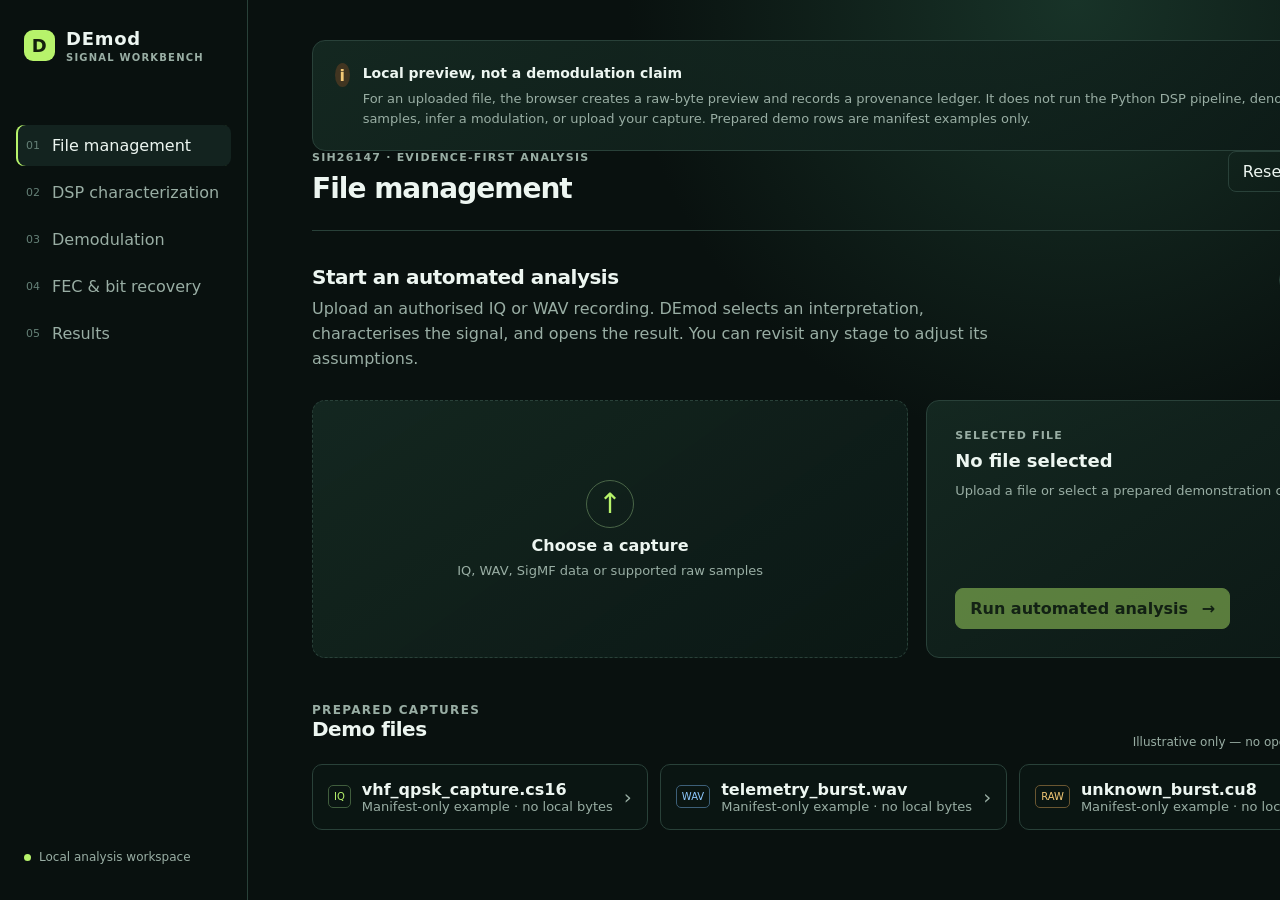
==== web/index.html @ 561e0bdc "Add reversible denoising and provenance-aware GUI" ====
<!doctype html>
<html lang="en">
<head>
  <meta charset="utf-8">
  <meta name="viewport" content="width=device-width, initial-scale=1">
  <title>DEmod Signal Analysis Workbench</title>
  <link rel="stylesheet" href="styles.css">
  <link rel="stylesheet" href="provenance.css">
</head>
<body>
  <div class="app-shell">
    <aside class="sidebar">
      <a class="brand" href="#file-management" aria-label="DEmod home"><span class="brand-mark">D</span><span>DEmod<small>Signal workbench</small></span></a>
      <nav class="stage-nav" aria-label="Analysis stages">
        <button class="stage-link active" data-tab="file-management"><span>01</span>File management</button>
        <button class="stage-link" data-tab="dsp"><span>02</span>DSP characterization</button>
        <button class="stage-link" data-tab="demodulation"><span>03</span>Demodulation</button>
        <button class="stage-link" data-tab="fec"><span>04</span>FEC &amp; bit recovery</button>
        <button class="stage-link" data-tab="results"><span>05</span>Results</button>
      </nav>
      <div class="sidebar-foot"><span class="status-dot"></span>Local analysis workspace</div>
    </aside>

    <main class="workspace">
      <aside class="caution-card" role="note" aria-label="Display provenance"><span>i</span><div><strong>Local preview, not a demodulation claim</strong><p>For an uploaded file, the browser creates a raw-byte preview and records a provenance ledger. It does not run the Python DSP pipeline, denoise samples, infer a modulation, or upload your capture. Prepared demo rows are manifest examples only.</p></div></aside>
      <header class="topbar"><div><p class="eyebrow">SIH26147 · evidence-first analysis</p><h1 id="page-title">File management</h1></div><button class="quiet-button" id="reset-button">Reset session</button></header>

      <section class="tab-panel active" id="file-management" aria-labelledby="page-title">
        <div class="intro-row"><div><h2>Start an automated analysis</h2><p>Upload an authorised IQ or WAV recording. DEmod selects an interpretation, characterises the signal, and opens the result. You can revisit any stage to adjust its assumptions.</p></div><span class="mode-label">Auto mode</span></div>
        <div class="file-grid">
          <label class="upload-zone" for="file-input"><input id="file-input" type="file" accept=".iq,.wav,.sigmf-data,.cf32,.cs16,.cu8"><span class="upload-icon">↑</span><strong>Choose a capture</strong><small>IQ, WAV, SigMF data or supported raw samples</small></label>
          <div class="metadata-card"><span class="card-kicker">Selected file</span><strong id="selected-file">No file selected</strong><p id="selected-detail">Upload a file or select a prepared demonstration capture.</p><button class="primary-button" id="run-analysis" disabled>Run automated analysis <span>→</span></button></div>
        </div>
        <div class="section-heading"><div><p class="eyebrow">Prepared captures</p><h2>Demo files</h2></div><p>Illustrative only — no operational data.</p></div>
        <div class="demo-grid">
          <button class="demo-file" data-file="vhf_qpsk_capture.cs16" data-detail="Manifest-only example · raw complex signed 16-bit IQ · 2.4 MS/s"><span class="file-badge">IQ</span><span><strong>vhf_qpsk_capture.cs16</strong><small>Manifest-only example · no local bytes</small></span><span class="chevron">›</span></button>
          <button class="demo-file" data-file="telemetry_burst.wav" data-detail="Manifest-only example · stereo PCM WAV · 48 kHz"><span class="file-badge blue">WAV</span><span><strong>telemetry_burst.wav</strong><small>Manifest-only example · no local bytes</small></span><span class="chevron">›</span></button>
          <button class="demo-file" data-file="unknown_burst.cu8" data-detail="Manifest-only example · headerless unsigned 8-bit raw IQ"><span class="file-badge gold">RAW</span><span><strong>unknown_burst.cu8</strong><small>Manifest-only example · no local bytes</small></span><span class="chevron">›</span></button>
        </div>
      </section>

      <section class="tab-panel" id="dsp">
        <div class="intro-row"><div><h2>DSP characterization</h2><p>Clean only what can be evidenced, then measure the candidate signal.</p></div><span class="stage-state" id="dsp-state">Awaiting file</span></div>
        <div class="control-strip"><label><span>Input interpretation</span><select id="format-select"><option>Auto-detect</option><option>Complex signed 16-bit LE</option><option>Complex unsigned 8-bit</option><option>Complex float32 LE</option></select></label><label><span>Sample rate</span><input id="sample-rate" type="text" value="Auto" aria-label="Sample rate"></label><label><span>Processing</span><select><option>Remove DC + normalize</option><option>Raw samples</option></select></label><button class="secondary-button" id="apply-dsp">Re-run characterization</button></div>
        <div class="chart-grid"><article class="chart-card"><div class="chart-header"><div><span class="card-kicker">Frequency domain</span><h3>Raw-byte DFT preview</h3></div><span class="metric" id="spectrum-metric">Awaiting capture</span></div><svg id="spectrum-plot" viewBox="0 0 600 180" role="img" aria-label="Raw-byte spectrum preview"><path class="grid-line" d="M40 20V150H580M40 85H580"/><text x="190" y="90">No local capture analysed</text></svg></article>
          <article class="chart-card"><div class="chart-header"><div><span class="card-kicker">Time × byte value</span><h3>Raw-byte waterfall preview</h3></div><span class="metric" id="waterfall-metric">Awaiting capture</span></div><div class="waterfall" id="waterfall-plot" aria-label="Raw-byte waterfall preview"></div></article>
          <article class="chart-card"><div class="chart-header"><div><span class="card-kicker">Paired byte domain</span><h3>Byte-pair scatter preview</h3></div><span class="metric" id="constellation-metric">Awaiting capture</span></div><svg id="constellation-plot" viewBox="0 0 600 180" role="img" aria-label="Paired byte scatter preview"><path class="grid-line" d="M300 16V164M40 90H560"/><text x="190" y="90">No local capture analysed</text></svg></article>
          <article class="measurement-card"><span class="card-kicker">Raw preview measurements</span><dl><div><dt>Bytes inspected</dt><dd id="bytes-inspected">—</dd></div><div><dt>Byte mean / spread</dt><dd id="byte-distribution">—</dd></div><div><dt>Representation</dt><dd id="representation-state">—</dd></div><div><dt>Denoising</dt><dd id="denoise-state">Not run</dd></div></dl></article></div>
        <article class="provenance-card" aria-live="polite"><span class="card-kicker">Run provenance</span><dl><div><dt>Run ID</dt><dd id="run-id">No run</dd></div><div><dt>Input source</dt><dd id="provenance-source">No local file</dd></div><div><dt>Plot source</dt><dd id="provenance-plots">No plots generated</dd></div><div><dt>Processing boundary</dt><dd id="provenance-boundary">No denoising, DSP demodulation or ML inference has run.</dd></div></dl></article>
      </section>

      <section class="tab-panel" id="demodulation"><div class="intro-row"><div><h2>Demodulation detector</h2><p>Rank modulation hypotheses from DSP evidence, then use only a supported decoder.</p></div><span class="stage-state" id="demod-state">Awaiting DSP</span></div><div class="hypothesis-layout"><div class="hypothesis-list"><button class="hypothesis selected"><span class="rank">01</span><span><strong>No candidate yet</strong><small>Requires backend DSP feature report</small></span><b>—</b></button><button class="hypothesis"><span class="rank">02</span><span><strong>FSK / PSK / QAM / OFDM</strong><small>Candidate families will be ranked with evidence</small></span><b>—</b></button><button class="hypothesis"><span class="rank">03</span><span><strong>Unsupported / abstain</strong><small>Returned when evidence is insufficient</small></span><b>—</b></button></div><article class="decoder-card"><span class="card-kicker">Bounded branch template</span><h3>Awaiting modulation hypothesis</h3><div class="pipeline"><span>Channel filter</span><i>→</i><span>Carrier recovery</span><i>→</i><span>Timing lock</span><i>→</i><span>Soft bits</span></div><label class="toggle-row"><input type="checkbox" disabled><span>Demodulation backend not connected</span></label><button class="primary-button" id="run-demod">Explain block <span>→</span></button></article></div></section>

      <section class="tab-panel" id="fec"><div class="intro-row"><div><h2>FEC &amp; bit recovery</h2><p>This stage only runs after a quality-gated soft-bit stream exists.</p></div><span class="stage-state" id="fec-state">Awaiting demodulation</span></div><div class="fec-grid"><article class="decoder-card"><span class="card-kicker">Quality gate</span><h3>Soft-bit stream quality</h3><div class="quality-line"><span>Synchronization</span><b>Locked</b></div><div class="quality-line"><span>Confidence</span><b>0.81</b></div><div class="quality-line"><span>CRC / framing</span><b>Not yet identified</b></div><button class="secondary-button" id="run-fec">Run bounded FEC search</button></article><article class="caution-card"><span>!</span><div><strong>Evidence-gated analysis</strong><p>Unknown or low-quality streams must return insufficient evidence instead of a fabricated code or interleaver label.</p></div></article></div></section>

      <section class="tab-panel" id="results"><div class="intro-row"><div><h2>Analysis result</h2><p id="results-subtitle">Run a capture to create an evidence report.</p></div><span class="mode-label" id="result-mode">No result</span></div><div class="result-hero"><div><span class="card-kicker">Best-supported hypothesis</span><h2 id="result-name">No capture analysed</h2><p id="result-description">Select a file in File management to begin.</p></div><div class="confidence-block"><span>Confidence</span><strong id="result-confidence">—</strong><small>Evidence fusion score</small></div></div><div class="result-grid"><article><span class="card-kicker">Input interpretation</span><strong id="result-format">—</strong><small id="result-input">—</small></article><article><span class="card-kicker">Signal parameters</span><strong id="result-params">—</strong><small>Measured from selected segment</small></article><article><span class="card-kicker">Deep analysis</span><strong id="result-fec">—</strong><small>Only for supported streams</small></article></div><div class="result-actions"><button class="secondary-button" data-go="dsp">Inspect DSP evidence</button><button class="secondary-button" data-go="demodulation">Tune demodulator</button><button class="primary-button" id="export-report">Export JSON report <span>↓</span></button></div></section>
    </main>
  </div>
  <script src="app.js"></script>
</body>
</html>
---- web/styles.css ----
:root{--bg:#09110f;--panel:#0f1b18;--panel-2:#13231f;--line:#294139;--text:#edf6f1;--muted:#99aea4;--accent:#b7f36b;--accent-dark:#203317;--blue:#8ec9ff;--gold:#f4c976;--danger:#f2b7a7;font-family:Inter,ui-sans-serif,system-ui,-apple-system,BlinkMacSystemFont,"Segoe UI",sans-serif;color:var(--text);background:var(--bg)}*{box-sizing:border-box}body{margin:0;background:radial-gradient(circle at 84% 0,#183328 0,transparent 28rem),var(--bg);min-width:320px}button,input,select{font:inherit}.app-shell{min-height:100vh;display:flex}.sidebar{width:248px;flex:0 0 248px;border-right:1px solid var(--line);padding:28px 16px;display:flex;flex-direction:column}.brand{display:flex;gap:11px;align-items:center;color:var(--text);text-decoration:none;font-size:18px;font-weight:750;letter-spacing:.04em;padding:0 8px}.brand small{display:block;font-size:10px;text-transform:uppercase;letter-spacing:.12em;color:var(--muted);font-weight:600;margin-top:3px}.brand-mark{display:grid;place-items:center;width:31px;height:31px;border-radius:9px;background:var(--accent);color:#14200d;font-weight:900}.stage-nav{display:grid;gap:6px;margin-top:62px}.stage-link{color:var(--muted);background:transparent;border:0;border-radius:8px;padding:11px 10px;text-align:left;cursor:pointer;display:flex;gap:12px;align-items:center}.stage-link span{font-size:11px;color:#658077;font-variant-numeric:tabular-nums}.stage-link:hover,.stage-link.active{color:var(--text);background:var(--panel-2)}.stage-link.active{box-shadow:inset 2px 0 0 var(--accent)}.sidebar-foot{margin-top:auto;color:var(--muted);font-size:12px;padding:8px}.status-dot{display:inline-block;width:7px;height:7px;border-radius:50%;background:var(--accent);margin-right:8px}.workspace{padding:34px clamp(24px,5vw,76px) 64px;max-width:1480px;width:100%;margin:auto}.topbar{display:flex;justify-content:space-between;align-items:flex-start;border-bottom:1px solid var(--line);padding-bottom:25px;margin-bottom:34px}.eyebrow,.card-kicker{font-size:11px;text-transform:uppercase;letter-spacing:.11em;color:var(--muted);margin:0 0 8px;font-weight:700}.topbar h1{font-size:28px;margin:0;letter-spacing:-.035em}.tab-panel{display:none}.tab-panel.active{display:block}.intro-row{display:flex;gap:28px;justify-content:space-between;align-items:flex-start;margin-bottom:28px}.intro-row h2,.section-heading h2{font-size:20px;letter-spacing:-.025em;margin:0 0 8px}.intro-row p{margin:0;max-width:700px;color:var(--muted);line-height:1.55}.mode-label,.stage-state{border:1px solid var(--line);border-radius:99px;color:var(--accent);font-size:12px;padding:7px 10px;white-space:nowrap}.stage-state{color:var(--muted)}.file-grid{display:grid;grid-template-columns:1.15fr .85fr;gap:18px}.upload-zone,.metadata-card,.chart-card,.measurement-card,.decoder-card,.result-hero,.result-grid article,.caution-card{border:1px solid var(--line);background:linear-gradient(145deg,rgba(24,48,39,.72),rgba(12,25,22,.82));border-radius:13px}.upload-zone{min-height:258px;display:flex;flex-direction:column;align-items:center;justify-content:center;gap:8px;cursor:pointer;border-style:dashed}.upload-zone:hover{border-color:var(--accent);background:rgba(26,48,34,.72)}.upload-zone input{display:none}.upload-icon{font-size:28px;color:var(--accent);border:1px solid #496547;border-radius:50%;width:48px;height:48px;display:grid;place-items:center}.upload-zone small,.metadata-card p,.demo-file small,.result-grid small{color:var(--muted);font-size:13px}.metadata-card{padding:28px;display:flex;flex-direction:column;align-items:flex-start}.metadata-card strong{font-size:18px;overflow-wrap:anywhere}.metadata-card p{line-height:1.5;margin:10px 0 auto}.primary-button,.secondary-button,.quiet-button{border-radius:8px;padding:10px 14px;border:1px solid var(--line);cursor:pointer}.primary-button{background:var(--accent);color:#17250e;border-color:var(--accent);font-weight:750}.primary-button:disabled{opacity:.45;cursor:not-allowed}.primary-button span{margin-left:8px}.secondary-button,.quiet-button{color:var(--text);background:transparent}.secondary-button:hover,.quiet-button:hover{background:var(--panel-2)}.section-heading{display:flex;justify-content:space-between;align-items:end;margin:45px 0 15px}.section-heading p{color:var(--muted);font-size:12px;margin:0}.demo-grid{display:grid;grid-template-columns:repeat(3,1fr);gap:12px}.demo-file{border:1px solid var(--line);border-radius:10px;background:rgba(12,25,22,.52);color:var(--text);padding:15px;display:flex;align-items:center;gap:11px;text-align:left;cursor:pointer}.demo-file:hover,.demo-file.selected{border-color:var(--accent);background:var(--panel-2)}.demo-file span:nth-child(2){min-width:0}.demo-file strong,.demo-file small{display:block;overflow:hidden;text-overflow:ellipsis;white-space:nowrap}.file-badge{font-size:10px;color:var(--accent);border:1px solid #405d3d;padding:5px;border-radius:5px}.file-badge.blue{color:var(--blue);border-color:#3d5f78}.file-badge.gold{color:var(--gold);border-color:#6a5631}.chevron{margin-left:auto;color:var(--muted);font-size:20px}.control-strip{display:flex;gap:12px;align-items:end;border-bottom:1px solid var(--line);padding-bottom:22px;margin-bottom:20px}.control-strip label{display:grid;gap:6px;color:var(--muted);font-size:11px;text-transform:uppercase;letter-spacing:.08em}.control-strip select,.control-strip input{background:var(--panel);color:var(--text);border:1px solid var(--line);border-radius:6px;padding:9px;min-width:150px}.chart-grid{display:grid;grid-template-columns:1fr 1fr;gap:16px}.chart-card,.measurement-card{padding:19px;min-height:245px}.chart-header{display:flex;justify-content:space-between;align-items:start}.chart-header h3,.decoder-card h3{font-size:16px;margin:0}.metric{font-size:12px;color:var(--accent)}svg{width:100%;height:170px;margin-top:16px}.grid-line{stroke:#3b554c;stroke-width:1}.spectrum-line{fill:none;stroke:var(--accent);stroke-width:2}.constellation circle{fill:var(--blue);opacity:.88}svg text{fill:var(--muted);font-size:10px}.waterfall{height:172px;margin-top:17px;border-radius:6px;background:repeating-linear-gradient(0deg,rgba(130,166,138,.09) 0 1px,transparent 1px 21px),linear-gradient(90deg,#172c29,#214438,#6f9b4e,#24483a,#152a27);position:relative;overflow:hidden}.waterfall i{position:absolute;display:block;height:10px;background:var(--gold);box-shadow:0 0 12px var(--gold);opacity:.8}.waterfall i:nth-child(1){top:24px;left:12%;width:52%}.waterfall i:nth-child(2){top:42px;left:15%;width:50%;background:var(--accent)}.waterfall i:nth-child(3){top:65px;left:20%;width:43%;background:var(--blue)}.waterfall i:nth-child(4){top:86px;left:22%;width:37%}.waterfall i:nth-child(5){top:109px;left:25%;width:32%;background:var(--accent)}.waterfall i:nth-child(6){top:132px;left:28%;width:27%;background:var(--blue)}.waterfall i:nth-child(7){top:149px;left:32%;width:22%}.waterfall i:nth-child(8){top:160px;left:34%;width:19%;background:var(--accent)}.measurement-card dl{margin:10px 0 0}.measurement-card dl div{display:flex;justify-content:space-between;gap:14px;padding:13px 0;border-bottom:1px solid rgba(78,109,97,.48)}.measurement-card dl div:last-child{border-bottom:0}.measurement-card dt{color:var(--muted);font-size:13px}.measurement-card dd{margin:0;font-size:13px;font-variant-numeric:tabular-nums}.hypothesis-layout,.fec-grid{display:grid;grid-template-columns:1fr 1fr;gap:18px}.hypothesis-list{display:grid;gap:9px}.hypothesis{display:flex;align-items:center;gap:15px;border:1px solid var(--line);background:transparent;color:var(--text);text-align:left;border-radius:9px;padding:14px;cursor:pointer}.hypothesis.selected{background:var(--panel-2);border-color:#56764a}.hypothesis .rank{color:var(--muted);font-size:12px}.hypothesis span:nth-child(2){display:grid;gap:4px;flex:1}.hypothesis small{color:var(--muted)}.hypothesis b{color:var(--accent);font-size:13px}.decoder-card{padding:25px}.pipeline{display:flex;align-items:center;flex-wrap:wrap;gap:8px;margin:24px 0;color:var(--muted);font-size:12px}.pipeline span{border:1px solid var(--line);padding:7px 8px;border-radius:6px}.pipeline i{color:var(--accent);font-style:normal}.toggle-row{display:flex;gap:8px;color:var(--muted);font-size:13px;margin:22px 0}.quality-line{display:flex;justify-content:space-between;border-bottom:1px solid var(--line);padding:12px 0;color:var(--muted);font-size:13px}.quality-line b{color:var(--text);font-weight:600}.caution-card{padding:22px;display:flex;gap:13px;align-items:start}.caution-card>span{width:24px;height:24px;display:grid;place-items:center;border-radius:50%;background:#413521;color:var(--gold);font-weight:bold}.caution-card strong{font-size:14px}.caution-card p{font-size:13px;color:var(--muted);line-height:1.5;margin:7px 0 0}.result-hero{padding:30px;display:flex;justify-content:space-between;align-items:center;gap:30px}.result-hero h2{font-size:26px;margin:0 0 7px}.result-hero p{color:var(--muted);margin:0}.confidence-block{text-align:right}.confidence-block span,.confidence-block small{display:block;color:var(--muted);font-size:12px}.confidence-block strong{font-size:36px;color:var(--accent);letter-spacing:-.05em}.result-grid{display:grid;grid-template-columns:repeat(3,1fr);gap:14px;margin-top:15px}.result-grid article{padding:19px;display:grid;gap:7px}.result-grid strong{font-size:15px}.result-actions{display:flex;gap:10px;margin-top:22px;justify-content:flex-end}@media(max-width:900px){.sidebar{width:205px;flex-basis:205px}.workspace{padding:28px}.demo-grid{grid-template-columns:1fr}.file-grid,.chart-grid,.hypothesis-layout,.fec-grid{grid-template-columns:1fr}.control-strip{align-items:stretch;flex-wrap:wrap}.result-grid{grid-template-columns:1fr 1fr}}@media(max-width:650px){.app-shell{display:block}.sidebar{width:auto;border-right:0;border-bottom:1px solid var(--line);padding:18px}.stage-nav{margin-top:22px;display:flex;overflow:auto}.stage-link{white-space:nowrap}.sidebar-foot{display:none}.workspace{padding:24px 18px}.topbar{margin-bottom:25px}.intro-row,.result-hero{display:block}.mode-label,.stage-state{display:inline-block;margin-top:15px}.result-grid{grid-template-columns:1fr}.result-actions{justify-content:start;flex-wrap:wrap}.confidence-block{text-align:left;margin-top:18px}.file-grid{grid-template-columns:1fr}}
---- web/provenance.css ----
.provenance-card{border:1px solid var(--line);background:rgba(12,25,22,.52);border-radius:12px;padding:18px;margin-top:16px}.provenance-card dl{margin:0}.provenance-card dl div{display:grid;grid-template-columns:150px 1fr;gap:14px;padding:10px 0;border-bottom:1px solid rgba(78,109,97,.4)}.provenance-card dl div:last-child{border:0}.provenance-card dt{font-size:12px;color:var(--muted)}.provenance-card dd{margin:0;font-size:12px;line-height:1.45;overflow-wrap:anywhere}@media(max-width:650px){.provenance-card dl div{grid-template-columns:1fr;gap:4px}}
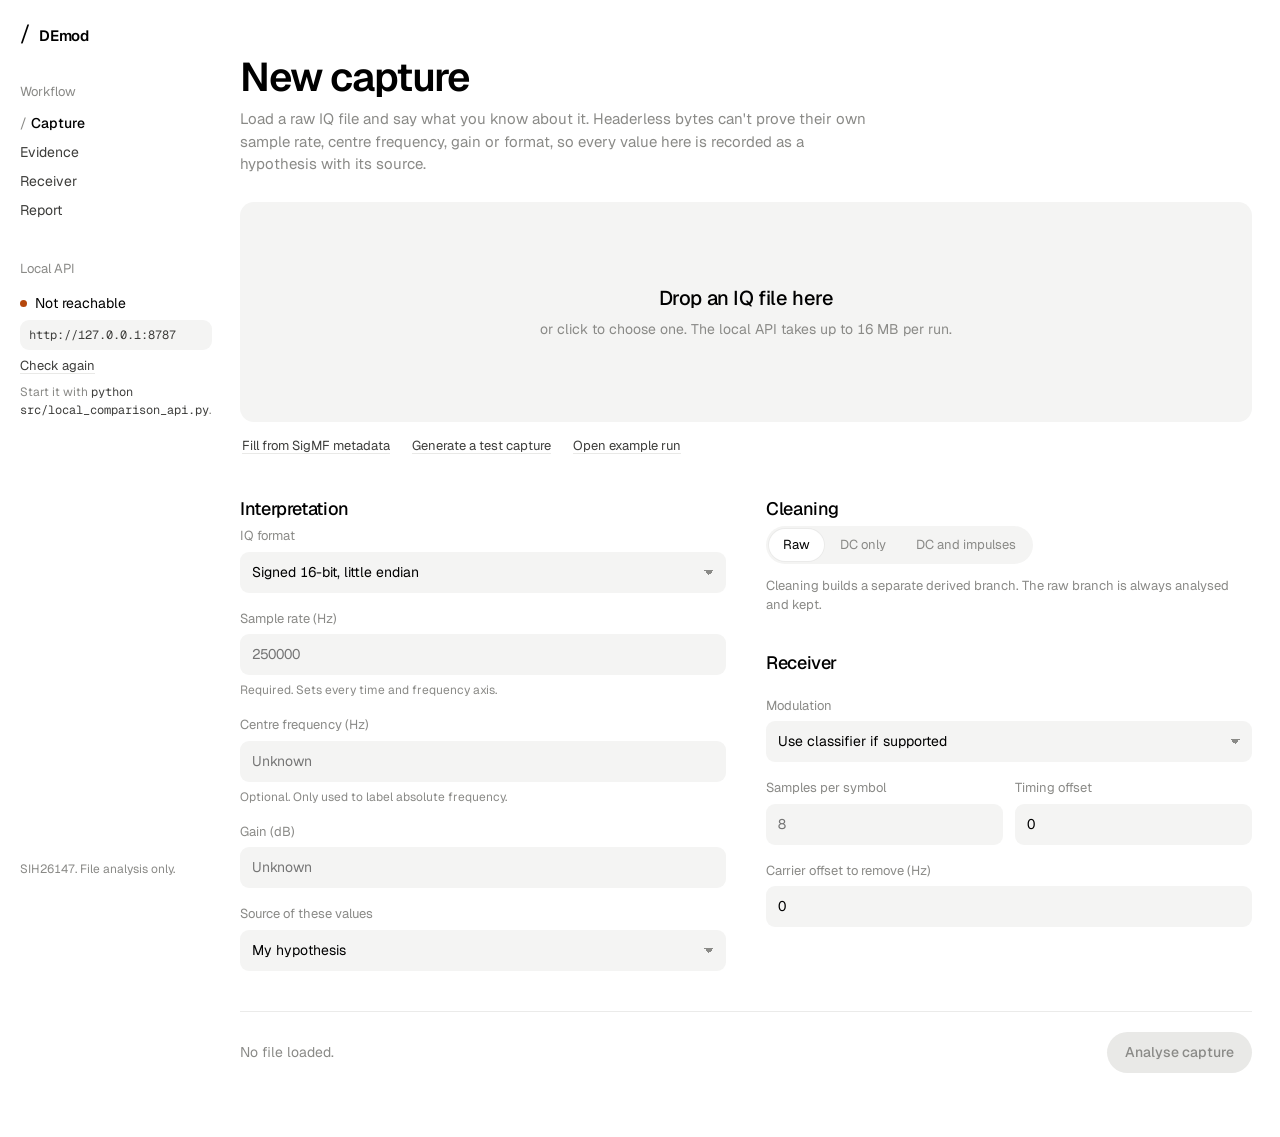
==== commit 8eb6a62e: "Connect analyst UI to local API and fix quadratic analysis loops - New web UI: capture settings with" ====
--- a/web/index.html
+++ b/web/index.html
@@ -2,60 +2,180 @@
 <html lang="en">
 <head>
   <meta charset="utf-8">
-  <meta name="viewport" content="width=device-width, initial-scale=1">
-  <title>DEmod Signal Analysis Workbench</title>
+  <meta name="viewport" content="width=device-width, initial-scale=1, viewport-fit=cover">
+  <title>DEmod</title>
+  <link rel="preconnect" href="https://fonts.googleapis.com">
+  <link rel="preconnect" href="https://fonts.gstatic.com" crossorigin>
+  <link rel="stylesheet" href="https://fonts.googleapis.com/css2?family=Geist:wght@400;500;600&family=Geist+Mono:wght@400;500&display=swap">
   <link rel="stylesheet" href="styles.css">
-  <link rel="stylesheet" href="provenance.css">
 </head>
 <body>
-  <div class="app-shell">
-    <aside class="sidebar">
-      <a class="brand" href="#file-management" aria-label="DEmod home"><span class="brand-mark">D</span><span>DEmod<small>Signal workbench</small></span></a>
-      <nav class="stage-nav" aria-label="Analysis stages">
-        <button class="stage-link active" data-tab="file-management"><span>01</span>File management</button>
-        <button class="stage-link" data-tab="dsp"><span>02</span>DSP characterization</button>
-        <button class="stage-link" data-tab="demodulation"><span>03</span>Demodulation</button>
-        <button class="stage-link" data-tab="fec"><span>04</span>FEC &amp; bit recovery</button>
-        <button class="stage-link" data-tab="results"><span>05</span>Results</button>
+  <div class="shell">
+    <aside class="side">
+      <a class="mark" href="#capture" aria-label="DEmod, new capture"><span class="slash">/</span><span>DEmod</span></a>
+
+      <nav aria-label="Workflow">
+        <h2 class="side-label">Workflow</h2>
+        <a href="#capture" class="nav-link" data-view="capture">Capture</a>
+        <a href="#evidence" class="nav-link" data-view="evidence">Evidence</a>
+        <a href="#receiver" class="nav-link" data-view="receiver">Receiver</a>
+        <a href="#report" class="nav-link" data-view="report">Report</a>
       </nav>
-      <div class="sidebar-foot"><span class="status-dot"></span>Local analysis workspace</div>
+
+      <section class="api" aria-label="Local API">
+        <h2 class="side-label">Local API</h2>
+        <div class="api-row"><span class="dot" id="api-dot"></span><span id="api-status">Checking</span></div>
+        <label class="api-url"><span class="sr">API address</span><input id="api-url" spellcheck="false" autocomplete="off"></label>
+        <button class="text-button" id="api-check" type="button">Check again</button>
+        <p class="side-note" id="api-help"></p>
+      </section>
+
+      <p class="side-foot">SIH26147. File analysis only.</p>
     </aside>
 
-    <main class="workspace">
-      <aside class="caution-card" role="note" aria-label="Display provenance"><span>i</span><div><strong>Local preview, not a demodulation claim</strong><p>For an uploaded file, the browser creates a raw-byte preview and records a provenance ledger. It does not run the Python DSP pipeline, denoise samples, infer a modulation, or upload your capture. Prepared demo rows are manifest examples only.</p></div></aside>
-      <header class="topbar"><div><p class="eyebrow">SIH26147 · evidence-first analysis</p><h1 id="page-title">File management</h1></div><button class="quiet-button" id="reset-button">Reset session</button></header>
+    <main class="main">
+      <section class="view" id="view-capture" aria-labelledby="capture-title">
+        <header class="page-head">
+          <h1 id="capture-title">New capture</h1>
+          <p>Load a raw IQ file and say what you know about it. Headerless bytes can't prove their own sample rate, centre frequency, gain or format, so every value here is recorded as a hypothesis with its source.</p>
+        </header>
 
-      <section class="tab-panel active" id="file-management" aria-labelledby="page-title">
-        <div class="intro-row"><div><h2>Start an automated analysis</h2><p>Upload an authorised IQ or WAV recording. DEmod selects an interpretation, characterises the signal, and opens the result. You can revisit any stage to adjust its assumptions.</p></div><span class="mode-label">Auto mode</span></div>
-        <div class="file-grid">
-          <label class="upload-zone" for="file-input"><input id="file-input" type="file" accept=".iq,.wav,.sigmf-data,.cf32,.cs16,.cu8"><span class="upload-icon">↑</span><strong>Choose a capture</strong><small>IQ, WAV, SigMF data or supported raw samples</small></label>
-          <div class="metadata-card"><span class="card-kicker">Selected file</span><strong id="selected-file">No file selected</strong><p id="selected-detail">Upload a file or select a prepared demonstration capture.</p><button class="primary-button" id="run-analysis" disabled>Run automated analysis <span>→</span></button></div>
+        <label class="drop" id="drop" for="file-input">
+          <input id="file-input" type="file" accept=".iq,.cs16,.cu8,.cs8,.cf32,.sigmf-data,.bin,.raw,.dat">
+          <span class="drop-body">
+            <strong id="drop-title">Drop an IQ file here</strong>
+            <span id="drop-detail">or click to choose one. The local API takes up to 16 MB per run.</span>
+          </span>
+        </label>
+        <div class="drop-actions">
+          <label class="text-button" tabindex="0" id="sigmf-label">Fill from SigMF metadata<input id="sigmf-input" type="file" accept=".sigmf-meta,.json" hidden></label>
+          <button class="text-button" type="button" id="make-test">Generate a test capture</button>
+          <button class="text-button" type="button" id="open-example">Open example run</button>
         </div>
-        <div class="section-heading"><div><p class="eyebrow">Prepared captures</p><h2>Demo files</h2></div><p>Illustrative only — no operational data.</p></div>
-        <div class="demo-grid">
-          <button class="demo-file" data-file="vhf_qpsk_capture.cs16" data-detail="Manifest-only example · raw complex signed 16-bit IQ · 2.4 MS/s"><span class="file-badge">IQ</span><span><strong>vhf_qpsk_capture.cs16</strong><small>Manifest-only example · no local bytes</small></span><span class="chevron">›</span></button>
-          <button class="demo-file" data-file="telemetry_burst.wav" data-detail="Manifest-only example · stereo PCM WAV · 48 kHz"><span class="file-badge blue">WAV</span><span><strong>telemetry_burst.wav</strong><small>Manifest-only example · no local bytes</small></span><span class="chevron">›</span></button>
-          <button class="demo-file" data-file="unknown_burst.cu8" data-detail="Manifest-only example · headerless unsigned 8-bit raw IQ"><span class="file-badge gold">RAW</span><span><strong>unknown_burst.cu8</strong><small>Manifest-only example · no local bytes</small></span><span class="chevron">›</span></button>
+
+        <div class="form-grid">
+          <fieldset class="group">
+            <legend>Interpretation</legend>
+            <label class="field"><span>IQ format</span>
+              <select id="p-format">
+                <option value="s16le">Signed 16-bit, little endian</option>
+                <option value="s16be">Signed 16-bit, big endian</option>
+                <option value="s8">Signed 8-bit</option>
+                <option value="cu8">Unsigned 8-bit (RTL-SDR)</option>
+                <option value="f32le">Float 32, little endian</option>
+                <option value="f32be">Float 32, big endian</option>
+              </select>
+            </label>
+            <label class="field"><span>Sample rate (Hz)</span><input id="p-rate" inputmode="decimal" placeholder="250000"><small>Required. Sets every time and frequency axis.</small></label>
+            <label class="field"><span>Centre frequency (Hz)</span><input id="p-centre" inputmode="decimal" placeholder="Unknown"><small>Optional. Only used to label absolute frequency.</small></label>
+            <label class="field"><span>Gain (dB)</span><input id="p-gain" inputmode="decimal" placeholder="Unknown"></label>
+            <label class="field"><span>Source of these values</span>
+              <select id="p-source">
+                <option value="analyst_hypothesis">My hypothesis</option>
+                <option value="sigmf_metadata">SigMF sidecar</option>
+                <option value="capture_log">Capture log or operator note</option>
+              </select>
+            </label>
+          </fieldset>
+
+          <fieldset class="group">
+            <legend>Cleaning</legend>
+            <div class="seg" role="radiogroup" aria-label="Cleaning profile" id="p-denoise">
+              <button type="button" role="radio" data-value="raw">Raw</button>
+              <button type="button" role="radio" data-value="dc_only">DC only</button>
+              <button type="button" role="radio" data-value="dc_and_impulse">DC and impulses</button>
+            </div>
+            <p class="help">Cleaning builds a separate derived branch. The raw branch is always analysed and kept.</p>
+
+            <h3 class="legend">Receiver</h3>
+            <label class="field"><span>Modulation</span>
+              <select id="p-mod">
+                <option value="auto">Use classifier if supported</option>
+                <option value="bpsk">BPSK</option>
+                <option value="qpsk">QPSK</option>
+                <option value="2fsk">2-FSK</option>
+              </select>
+            </label>
+            <div class="field-pair">
+              <label class="field"><span>Samples per symbol</span><input id="p-sps" inputmode="numeric" placeholder="8"></label>
+              <label class="field"><span>Timing offset</span><input id="p-timing" inputmode="numeric" value="0"></label>
+            </div>
+            <label class="field"><span>Carrier offset to remove (Hz)</span><input id="p-cfo" inputmode="decimal" value="0"></label>
+          </fieldset>
         </div>
+
+        <div class="foot">
+          <p id="capture-summary" class="muted">No file loaded.</p>
+          <button class="button" id="run-analysis" type="button" disabled>Analyse capture</button>
+        </div>
+        <p class="error" id="capture-error" role="alert" hidden></p>
       </section>
 
-      <section class="tab-panel" id="dsp">
-        <div class="intro-row"><div><h2>DSP characterization</h2><p>Clean only what can be evidenced, then measure the candidate signal.</p></div><span class="stage-state" id="dsp-state">Awaiting file</span></div>
-        <div class="control-strip"><label><span>Input interpretation</span><select id="format-select"><option>Auto-detect</option><option>Complex signed 16-bit LE</option><option>Complex unsigned 8-bit</option><option>Complex float32 LE</option></select></label><label><span>Sample rate</span><input id="sample-rate" type="text" value="Auto" aria-label="Sample rate"></label><label><span>Processing</span><select><option>Remove DC + normalize</option><option>Raw samples</option></select></label><button class="secondary-button" id="apply-dsp">Re-run characterization</button></div>
-        <div class="chart-grid"><article class="chart-card"><div class="chart-header"><div><span class="card-kicker">Frequency domain</span><h3>Raw-byte DFT preview</h3></div><span class="metric" id="spectrum-metric">Awaiting capture</span></div><svg id="spectrum-plot" viewBox="0 0 600 180" role="img" aria-label="Raw-byte spectrum preview"><path class="grid-line" d="M40 20V150H580M40 85H580"/><text x="190" y="90">No local capture analysed</text></svg></article>
-          <article class="chart-card"><div class="chart-header"><div><span class="card-kicker">Time × byte value</span><h3>Raw-byte waterfall preview</h3></div><span class="metric" id="waterfall-metric">Awaiting capture</span></div><div class="waterfall" id="waterfall-plot" aria-label="Raw-byte waterfall preview"></div></article>
-          <article class="chart-card"><div class="chart-header"><div><span class="card-kicker">Paired byte domain</span><h3>Byte-pair scatter preview</h3></div><span class="metric" id="constellation-metric">Awaiting capture</span></div><svg id="constellation-plot" viewBox="0 0 600 180" role="img" aria-label="Paired byte scatter preview"><path class="grid-line" d="M300 16V164M40 90H560"/><text x="190" y="90">No local capture analysed</text></svg></article>
-          <article class="measurement-card"><span class="card-kicker">Raw preview measurements</span><dl><div><dt>Bytes inspected</dt><dd id="bytes-inspected">—</dd></div><div><dt>Byte mean / spread</dt><dd id="byte-distribution">—</dd></div><div><dt>Representation</dt><dd id="representation-state">—</dd></div><div><dt>Denoising</dt><dd id="denoise-state">Not run</dd></div></dl></article></div>
-        <article class="provenance-card" aria-live="polite"><span class="card-kicker">Run provenance</span><dl><div><dt>Run ID</dt><dd id="run-id">No run</dd></div><div><dt>Input source</dt><dd id="provenance-source">No local file</dd></div><div><dt>Plot source</dt><dd id="provenance-plots">No plots generated</dd></div><div><dt>Processing boundary</dt><dd id="provenance-boundary">No denoising, DSP demodulation or ML inference has run.</dd></div></dl></article>
+      <section class="view" id="view-evidence" aria-labelledby="evidence-title" hidden>
+        <header class="page-head">
+          <h1 id="evidence-title">Evidence</h1>
+          <p id="evidence-sub">Analyse a capture to fill this page.</p>
+          <ul class="tags" id="evidence-tags"></ul>
+        </header>
+        <p class="notice" id="example-notice" hidden></p>
+        <div class="bar" id="evidence-bar" hidden>
+          <div class="filters" role="tablist" aria-label="Filter evidence" id="filters">
+            <button role="tab" data-filter="all" aria-selected="true">All</button>
+            <button role="tab" data-filter="spectrum" aria-selected="false">Spectrum</button>
+            <button role="tab" data-filter="time" aria-selected="false">Time</button>
+            <button role="tab" data-filter="iq" aria-selected="false">IQ</button>
+            <button role="tab" data-filter="estimates" aria-selected="false">Estimates</button>
+            <button role="tab" data-filter="model" aria-selected="false">Model</button>
+          </div>
+          <div class="seg small" role="radiogroup" aria-label="Branch shown in plots" id="branch">
+            <button type="button" role="radio" data-value="raw">Raw</button>
+            <button type="button" role="radio" data-value="derived">Derived</button>
+          </div>
+        </div>
+        <div class="feed" id="feed"></div>
+        <div class="empty" id="evidence-empty"><p>Nothing analysed yet.</p><a class="button" href="#capture">Load a capture</a></div>
       </section>
 
-      <section class="tab-panel" id="demodulation"><div class="intro-row"><div><h2>Demodulation detector</h2><p>Rank modulation hypotheses from DSP evidence, then use only a supported decoder.</p></div><span class="stage-state" id="demod-state">Awaiting DSP</span></div><div class="hypothesis-layout"><div class="hypothesis-list"><button class="hypothesis selected"><span class="rank">01</span><span><strong>No candidate yet</strong><small>Requires backend DSP feature report</small></span><b>—</b></button><button class="hypothesis"><span class="rank">02</span><span><strong>FSK / PSK / QAM / OFDM</strong><small>Candidate families will be ranked with evidence</small></span><b>—</b></button><button class="hypothesis"><span class="rank">03</span><span><strong>Unsupported / abstain</strong><small>Returned when evidence is insufficient</small></span><b>—</b></button></div><article class="decoder-card"><span class="card-kicker">Bounded branch template</span><h3>Awaiting modulation hypothesis</h3><div class="pipeline"><span>Channel filter</span><i>→</i><span>Carrier recovery</span><i>→</i><span>Timing lock</span><i>→</i><span>Soft bits</span></div><label class="toggle-row"><input type="checkbox" disabled><span>Demodulation backend not connected</span></label><button class="primary-button" id="run-demod">Explain block <span>→</span></button></article></div></section>
+      <section class="view" id="view-receiver" aria-labelledby="receiver-title" hidden>
+        <header class="page-head">
+          <h1 id="receiver-title">Receiver</h1>
+          <p>Hard decisions for BPSK, QPSK and 2-FSK at the settings you give it. Timing is a fixed integrate-and-dump and no carrier loop runs, so the output is a candidate bit stream to inspect, not decoded data.</p>
+        </header>
+        <div class="rx-row">
+          <label class="field"><span>Modulation</span>
+            <select data-bind="p-mod">
+              <option value="auto">Use classifier if supported</option>
+              <option value="bpsk">BPSK</option>
+              <option value="qpsk">QPSK</option>
+              <option value="2fsk">2-FSK</option>
+            </select>
+          </label>
+          <label class="field"><span>Samples per symbol</span><input data-bind="p-sps" inputmode="numeric" placeholder="8"></label>
+          <label class="field"><span>Timing offset</span><input data-bind="p-timing" inputmode="numeric"></label>
+          <label class="field"><span>Carrier offset (Hz)</span><input data-bind="p-cfo" inputmode="decimal"></label>
+          <button class="button" id="run-demod" type="button" disabled>Run demodulation</button>
+        </div>
+        <div class="hints" id="rx-hints"></div>
+        <p class="error" id="rx-error" role="alert" hidden></p>
+        <div class="feed" id="rx-feed"></div>
+        <div class="empty" id="rx-empty"><p id="rx-empty-text">Load a capture first. The receiver uses the same bytes and interpretation.</p></div>
+      </section>
 
-      <section class="tab-panel" id="fec"><div class="intro-row"><div><h2>FEC &amp; bit recovery</h2><p>This stage only runs after a quality-gated soft-bit stream exists.</p></div><span class="stage-state" id="fec-state">Awaiting demodulation</span></div><div class="fec-grid"><article class="decoder-card"><span class="card-kicker">Quality gate</span><h3>Soft-bit stream quality</h3><div class="quality-line"><span>Synchronization</span><b>Locked</b></div><div class="quality-line"><span>Confidence</span><b>0.81</b></div><div class="quality-line"><span>CRC / framing</span><b>Not yet identified</b></div><button class="secondary-button" id="run-fec">Run bounded FEC search</button></article><article class="caution-card"><span>!</span><div><strong>Evidence-gated analysis</strong><p>Unknown or low-quality streams must return insufficient evidence instead of a fabricated code or interleaver label.</p></div></article></div></section>
-
-      <section class="tab-panel" id="results"><div class="intro-row"><div><h2>Analysis result</h2><p id="results-subtitle">Run a capture to create an evidence report.</p></div><span class="mode-label" id="result-mode">No result</span></div><div class="result-hero"><div><span class="card-kicker">Best-supported hypothesis</span><h2 id="result-name">No capture analysed</h2><p id="result-description">Select a file in File management to begin.</p></div><div class="confidence-block"><span>Confidence</span><strong id="result-confidence">—</strong><small>Evidence fusion score</small></div></div><div class="result-grid"><article><span class="card-kicker">Input interpretation</span><strong id="result-format">—</strong><small id="result-input">—</small></article><article><span class="card-kicker">Signal parameters</span><strong id="result-params">—</strong><small>Measured from selected segment</small></article><article><span class="card-kicker">Deep analysis</span><strong id="result-fec">—</strong><small>Only for supported streams</small></article></div><div class="result-actions"><button class="secondary-button" data-go="dsp">Inspect DSP evidence</button><button class="secondary-button" data-go="demodulation">Tune demodulator</button><button class="primary-button" id="export-report">Export JSON report <span>↓</span></button></div></section>
+      <section class="view" id="view-report" aria-labelledby="report-title" hidden>
+        <header class="page-head">
+          <h1 id="report-title">Report</h1>
+          <p>What ran, on which bytes, under which assumptions. The export keeps both API responses unchanged next to the browser's own record.</p>
+        </header>
+        <dl class="report" id="report"></dl>
+        <div class="foot">
+          <p class="muted" id="report-note">No run yet.</p>
+          <button class="button" id="export" type="button" disabled>Export JSON</button>
+        </div>
+        <details class="raw-json"><summary>Raw API responses</summary><pre id="raw-json">None yet.</pre></details>
+      </section>
     </main>
   </div>
+  <div class="tip" id="tip" hidden></div>
   <script src="app.js"></script>
 </body>
 </html>
--- a/web/styles.css
+++ b/web/styles.css
@@ -1 +1,255 @@
-:root{--bg:#09110f;--panel:#0f1b18;--panel-2:#13231f;--line:#294139;--text:#edf6f1;--muted:#99aea4;--accent:#b7f36b;--accent-dark:#203317;--blue:#8ec9ff;--gold:#f4c976;--danger:#f2b7a7;font-family:Inter,ui-sans-serif,system-ui,-apple-system,BlinkMacSystemFont,"Segoe UI",sans-serif;color:var(--text);background:var(--bg)}*{box-sizing:border-box}body{margin:0;background:radial-gradient(circle at 84% 0,#183328 0,transparent 28rem),var(--bg);min-width:320px}button,input,select{font:inherit}.app-shell{min-height:100vh;display:flex}.sidebar{width:248px;flex:0 0 248px;border-right:1px solid var(--line);padding:28px 16px;display:flex;flex-direction:column}.brand{display:flex;gap:11px;align-items:center;color:var(--text);text-decoration:none;font-size:18px;font-weight:750;letter-spacing:.04em;padding:0 8px}.brand small{display:block;font-size:10px;text-transform:uppercase;letter-spacing:.12em;color:var(--muted);font-weight:600;margin-top:3px}.brand-mark{display:grid;place-items:center;width:31px;height:31px;border-radius:9px;background:var(--accent);color:#14200d;font-weight:900}.stage-nav{display:grid;gap:6px;margin-top:62px}.stage-link{color:var(--muted);background:transparent;border:0;border-radius:8px;padding:11px 10px;text-align:left;cursor:pointer;display:flex;gap:12px;align-items:center}.stage-link span{font-size:11px;color:#658077;font-variant-numeric:tabular-nums}.stage-link:hover,.stage-link.active{color:var(--text);background:var(--panel-2)}.stage-link.active{box-shadow:inset 2px 0 0 var(--accent)}.sidebar-foot{margin-top:auto;color:var(--muted);font-size:12px;padding:8px}.status-dot{display:inline-block;width:7px;height:7px;border-radius:50%;background:var(--accent);margin-right:8px}.workspace{padding:34px clamp(24px,5vw,76px) 64px;max-width:1480px;width:100%;margin:auto}.topbar{display:flex;justify-content:space-between;align-items:flex-start;border-bottom:1px solid var(--line);padding-bottom:25px;margin-bottom:34px}.eyebrow,.card-kicker{font-size:11px;text-transform:uppercase;letter-spacing:.11em;color:var(--muted);margin:0 0 8px;font-weight:700}.topbar h1{font-size:28px;margin:0;letter-spacing:-.035em}.tab-panel{display:none}.tab-panel.active{display:block}.intro-row{display:flex;gap:28px;justify-content:space-between;align-items:flex-start;margin-bottom:28px}.intro-row h2,.section-heading h2{font-size:20px;letter-spacing:-.025em;margin:0 0 8px}.intro-row p{margin:0;max-width:700px;color:var(--muted);line-height:1.55}.mode-label,.stage-state{border:1px solid var(--line);border-radius:99px;color:var(--accent);font-size:12px;padding:7px 10px;white-space:nowrap}.stage-state{color:var(--muted)}.file-grid{display:grid;grid-template-columns:1.15fr .85fr;gap:18px}.upload-zone,.metadata-card,.chart-card,.measurement-card,.decoder-card,.result-hero,.result-grid article,.caution-card{border:1px solid var(--line);background:linear-gradient(145deg,rgba(24,48,39,.72),rgba(12,25,22,.82));border-radius:13px}.upload-zone{min-height:258px;display:flex;flex-direction:column;align-items:center;justify-content:center;gap:8px;cursor:pointer;border-style:dashed}.upload-zone:hover{border-color:var(--accent);background:rgba(26,48,34,.72)}.upload-zone input{display:none}.upload-icon{font-size:28px;color:var(--accent);border:1px solid #496547;border-radius:50%;width:48px;height:48px;display:grid;place-items:center}.upload-zone small,.metadata-card p,.demo-file small,.result-grid small{color:var(--muted);font-size:13px}.metadata-card{padding:28px;display:flex;flex-direction:column;align-items:flex-start}.metadata-card strong{font-size:18px;overflow-wrap:anywhere}.metadata-card p{line-height:1.5;margin:10px 0 auto}.primary-button,.secondary-button,.quiet-button{border-radius:8px;padding:10px 14px;border:1px solid var(--line);cursor:pointer}.primary-button{background:var(--accent);color:#17250e;border-color:var(--accent);font-weight:750}.primary-button:disabled{opacity:.45;cursor:not-allowed}.primary-button span{margin-left:8px}.secondary-button,.quiet-button{color:var(--text);background:transparent}.secondary-button:hover,.quiet-button:hover{background:var(--panel-2)}.section-heading{display:flex;justify-content:space-between;align-items:end;margin:45px 0 15px}.section-heading p{color:var(--muted);font-size:12px;margin:0}.demo-grid{display:grid;grid-template-columns:repeat(3,1fr);gap:12px}.demo-file{border:1px solid var(--line);border-radius:10px;background:rgba(12,25,22,.52);color:var(--text);padding:15px;display:flex;align-items:center;gap:11px;text-align:left;cursor:pointer}.demo-file:hover,.demo-file.selected{border-color:var(--accent);background:var(--panel-2)}.demo-file span:nth-child(2){min-width:0}.demo-file strong,.demo-file small{display:block;overflow:hidden;text-overflow:ellipsis;white-space:nowrap}.file-badge{font-size:10px;color:var(--accent);border:1px solid #405d3d;padding:5px;border-radius:5px}.file-badge.blue{color:var(--blue);border-color:#3d5f78}.file-badge.gold{color:var(--gold);border-color:#6a5631}.chevron{margin-left:auto;color:var(--muted);font-size:20px}.control-strip{display:flex;gap:12px;align-items:end;border-bottom:1px solid var(--line);padding-bottom:22px;margin-bottom:20px}.control-strip label{display:grid;gap:6px;color:var(--muted);font-size:11px;text-transform:uppercase;letter-spacing:.08em}.control-strip select,.control-strip input{background:var(--panel);color:var(--text);border:1px solid var(--line);border-radius:6px;padding:9px;min-width:150px}.chart-grid{display:grid;grid-template-columns:1fr 1fr;gap:16px}.chart-card,.measurement-card{padding:19px;min-height:245px}.chart-header{display:flex;justify-content:space-between;align-items:start}.chart-header h3,.decoder-card h3{font-size:16px;margin:0}.metric{font-size:12px;color:var(--accent)}svg{width:100%;height:170px;margin-top:16px}.grid-line{stroke:#3b554c;stroke-width:1}.spectrum-line{fill:none;stroke:var(--accent);stroke-width:2}.constellation circle{fill:var(--blue);opacity:.88}svg text{fill:var(--muted);font-size:10px}.waterfall{height:172px;margin-top:17px;border-radius:6px;background:repeating-linear-gradient(0deg,rgba(130,166,138,.09) 0 1px,transparent 1px 21px),linear-gradient(90deg,#172c29,#214438,#6f9b4e,#24483a,#152a27);position:relative;overflow:hidden}.waterfall i{position:absolute;display:block;height:10px;background:var(--gold);box-shadow:0 0 12px var(--gold);opacity:.8}.waterfall i:nth-child(1){top:24px;left:12%;width:52%}.waterfall i:nth-child(2){top:42px;left:15%;width:50%;background:var(--accent)}.waterfall i:nth-child(3){top:65px;left:20%;width:43%;background:var(--blue)}.waterfall i:nth-child(4){top:86px;left:22%;width:37%}.waterfall i:nth-child(5){top:109px;left:25%;width:32%;background:var(--accent)}.waterfall i:nth-child(6){top:132px;left:28%;width:27%;background:var(--blue)}.waterfall i:nth-child(7){top:149px;left:32%;width:22%}.waterfall i:nth-child(8){top:160px;left:34%;width:19%;background:var(--accent)}.measurement-card dl{margin:10px 0 0}.measurement-card dl div{display:flex;justify-content:space-between;gap:14px;padding:13px 0;border-bottom:1px solid rgba(78,109,97,.48)}.measurement-card dl div:last-child{border-bottom:0}.measurement-card dt{color:var(--muted);font-size:13px}.measurement-card dd{margin:0;font-size:13px;font-variant-numeric:tabular-nums}.hypothesis-layout,.fec-grid{display:grid;grid-template-columns:1fr 1fr;gap:18px}.hypothesis-list{display:grid;gap:9px}.hypothesis{display:flex;align-items:center;gap:15px;border:1px solid var(--line);background:transparent;color:var(--text);text-align:left;border-radius:9px;padding:14px;cursor:pointer}.hypothesis.selected{background:var(--panel-2);border-color:#56764a}.hypothesis .rank{color:var(--muted);font-size:12px}.hypothesis span:nth-child(2){display:grid;gap:4px;flex:1}.hypothesis small{color:var(--muted)}.hypothesis b{color:var(--accent);font-size:13px}.decoder-card{padding:25px}.pipeline{display:flex;align-items:center;flex-wrap:wrap;gap:8px;margin:24px 0;color:var(--muted);font-size:12px}.pipeline span{border:1px solid var(--line);padding:7px 8px;border-radius:6px}.pipeline i{color:var(--accent);font-style:normal}.toggle-row{display:flex;gap:8px;color:var(--muted);font-size:13px;margin:22px 0}.quality-line{display:flex;justify-content:space-between;border-bottom:1px solid var(--line);padding:12px 0;color:var(--muted);font-size:13px}.quality-line b{color:var(--text);font-weight:600}.caution-card{padding:22px;display:flex;gap:13px;align-items:start}.caution-card>span{width:24px;height:24px;display:grid;place-items:center;border-radius:50%;background:#413521;color:var(--gold);font-weight:bold}.caution-card strong{font-size:14px}.caution-card p{font-size:13px;color:var(--muted);line-height:1.5;margin:7px 0 0}.result-hero{padding:30px;display:flex;justify-content:space-between;align-items:center;gap:30px}.result-hero h2{font-size:26px;margin:0 0 7px}.result-hero p{color:var(--muted);margin:0}.confidence-block{text-align:right}.confidence-block span,.confidence-block small{display:block;color:var(--muted);font-size:12px}.confidence-block strong{font-size:36px;color:var(--accent);letter-spacing:-.05em}.result-grid{display:grid;grid-template-columns:repeat(3,1fr);gap:14px;margin-top:15px}.result-grid article{padding:19px;display:grid;gap:7px}.result-grid strong{font-size:15px}.result-actions{display:flex;gap:10px;margin-top:22px;justify-content:flex-end}@media(max-width:900px){.sidebar{width:205px;flex-basis:205px}.workspace{padding:28px}.demo-grid{grid-template-columns:1fr}.file-grid,.chart-grid,.hypothesis-layout,.fec-grid{grid-template-columns:1fr}.control-strip{align-items:stretch;flex-wrap:wrap}.result-grid{grid-template-columns:1fr 1fr}}@media(max-width:650px){.app-shell{display:block}.sidebar{width:auto;border-right:0;border-bottom:1px solid var(--line);padding:18px}.stage-nav{margin-top:22px;display:flex;overflow:auto}.stage-link{white-space:nowrap}.sidebar-foot{display:none}.workspace{padding:24px 18px}.topbar{margin-bottom:25px}.intro-row,.result-hero{display:block}.mode-label,.stage-state{display:inline-block;margin-top:15px}.result-grid{grid-template-columns:1fr}.result-actions{justify-content:start;flex-wrap:wrap}.confidence-block{text-align:left;margin-top:18px}.file-grid{grid-template-columns:1fr}}
+:root {
+  --bg: #ffffff;
+  --surface: #f4f4f3;
+  --surface-2: #e9e9e7;
+  --ink: #000000;
+  --ink-2: #3d3d3b;
+  --muted: #8a8a87;
+  --line: #ebebea;
+  --signal: #2a3bff;
+  --signal-soft: #d6dbff;
+  --warn: #b5470b;
+  --warn-soft: #fbeee6;
+  --ok: #1f7a3d;
+  --radius: 14px;
+  --radius-s: 9px;
+  --sans: "Geist", ui-sans-serif, system-ui, -apple-system, "Segoe UI", Roboto, sans-serif;
+  --mono: "Geist Mono", ui-monospace, "SFMono-Regular", Consolas, monospace;
+  color-scheme: light;
+}
+@media (prefers-color-scheme: dark) {
+  :root {
+    --bg: #000000;
+    --surface: #131313;
+    --surface-2: #1f1f1f;
+    --ink: #ffffff;
+    --ink-2: #c9c9c6;
+    --muted: #7d7d7a;
+    --line: #1e1e1e;
+    --signal: #7d8bff;
+    --signal-soft: #20264f;
+    --warn: #f08a4b;
+    --warn-soft: #2a1608;
+    --ok: #5cc98a;
+    color-scheme: dark;
+  }
+}
+
+* { box-sizing: border-box; }
+[hidden] { display: none !important; }
+html { -webkit-text-size-adjust: 100%; }
+body {
+  margin: 0;
+  background: var(--bg);
+  color: var(--ink);
+  font: 400 14px/1.5 var(--sans);
+  font-feature-settings: "tnum" 1;
+  -webkit-font-smoothing: antialiased;
+  min-width: 320px;
+}
+button, input, select { font: inherit; color: inherit; }
+a { color: inherit; }
+code { font-family: var(--mono); font-size: 12px; }
+.sr { position: absolute; width: 1px; height: 1px; overflow: hidden; clip: rect(0 0 0 0); }
+:focus-visible { outline: 2px solid var(--signal); outline-offset: 2px; border-radius: 6px; }
+
+/* Shell */
+.shell { display: flex; min-height: 100vh; }
+.side {
+  position: sticky; top: 0; align-self: flex-start;
+  width: 232px; flex: 0 0 232px; height: 100vh;
+  padding: 22px 20px calc(22px + env(safe-area-inset-bottom, 0px));
+  display: flex; flex-direction: column; gap: 34px;
+  overflow-y: auto;
+}
+.mark { display: flex; align-items: baseline; gap: 8px; text-decoration: none; font-weight: 600; font-size: 15px; letter-spacing: -0.01em; }
+.slash { font-size: 22px; line-height: 1; font-weight: 400; }
+.side-label { margin: 0 0 8px; font-size: 13px; font-weight: 400; color: var(--muted); }
+nav { display: flex; flex-direction: column; }
+.nav-link { text-decoration: none; padding: 4px 0; font-size: 14px; color: var(--ink-2); }
+.nav-link:hover { color: var(--ink); }
+.nav-link[aria-current="page"] { color: var(--ink); font-weight: 500; }
+.nav-link[aria-current="page"]::before { content: "/ "; color: var(--muted); font-weight: 400; }
+.api { display: flex; flex-direction: column; gap: 6px; }
+.api-row { display: flex; align-items: center; gap: 8px; font-size: 14px; }
+.dot { width: 7px; height: 7px; border-radius: 50%; background: var(--muted); flex: none; }
+.dot.on { background: var(--ok); }
+.dot.off { background: var(--warn); }
+.api-url input {
+  width: 100%; border: 0; border-radius: var(--radius-s); background: var(--surface);
+  padding: 7px 9px; font: 12px var(--mono); color: var(--ink-2);
+}
+.side-note { margin: 2px 0 0; font-size: 12px; line-height: 1.5; color: var(--muted); }
+.side-note code { color: var(--ink-2); }
+.side-foot { margin: auto 0 0; font-size: 12px; color: var(--muted); }
+
+.main { flex: 1; min-width: 0; padding: 22px 28px 64px 8px; }
+.view { max-width: 1440px; }
+
+/* Page head */
+.page-head { padding: 34px 0 26px; max-width: 70ch; }
+.page-head h1 { margin: 0; font-size: 40px; line-height: 1.05; font-weight: 600; letter-spacing: -0.035em; overflow-wrap: anywhere; }
+.page-head p { margin: 10px 0 0; color: var(--muted); font-size: 15px; }
+.tags { list-style: none; display: flex; flex-wrap: wrap; gap: 6px; margin: 16px 0 0; padding: 0; }
+.tags li { background: var(--surface); border-radius: 999px; padding: 4px 11px; font-size: 13px; color: var(--ink-2); }
+.tags li b { font-weight: 500; color: var(--ink); }
+
+/* Buttons and inputs */
+.button {
+  display: inline-flex; align-items: center; justify-content: center; gap: 8px;
+  border: 0; border-radius: 999px; background: var(--ink); color: var(--bg);
+  padding: 10px 18px; font-weight: 500; text-decoration: none; cursor: pointer; white-space: nowrap;
+}
+.button:disabled { background: var(--surface-2); color: var(--muted); cursor: not-allowed; }
+.button.busy { opacity: .6; cursor: progress; }
+.text-button { border: 0; background: none; padding: 0; color: var(--ink-2); cursor: pointer; text-decoration: underline; text-decoration-color: var(--surface-2); text-underline-offset: 3px; font-size: 13px; text-align: left; }
+.text-button:hover { color: var(--ink); text-decoration-color: currentColor; }
+.chip { border: 0; background: var(--surface); border-radius: 999px; padding: 4px 11px; font-size: 13px; cursor: pointer; color: var(--ink-2); }
+.chip:hover { background: var(--surface-2); color: var(--ink); }
+.media .chip { background: var(--bg); }
+.media .chip:hover { box-shadow: 0 0 0 1px var(--surface-2); }
+
+.field { display: flex; flex-direction: column; gap: 6px; min-width: 0; }
+.field > span { font-size: 13px; color: var(--muted); }
+.field input, .field select {
+  width: 100%; border: 0; border-radius: var(--radius-s); background: var(--surface);
+  padding: 10px 12px; font-size: 14px; appearance: none;
+}
+.field select { background-image: linear-gradient(45deg, transparent 50%, var(--muted) 50%), linear-gradient(135deg, var(--muted) 50%, transparent 50%); background-position: calc(100% - 17px) 50%, calc(100% - 12px) 50%; background-size: 5px 5px; background-repeat: no-repeat; padding-right: 32px; }
+.field input:hover, .field select:hover { background-color: var(--surface-2); }
+.field input[aria-invalid="true"] { box-shadow: inset 0 0 0 1.5px var(--warn); }
+.field small { font-size: 12px; color: var(--muted); }
+.field-pair { display: grid; grid-template-columns: 1fr 1fr; gap: 12px; }
+
+.seg { display: inline-flex; align-self: flex-start; background: var(--surface); border-radius: 999px; padding: 3px; gap: 2px; }
+.seg button { border: 0; background: none; border-radius: 999px; padding: 6px 14px; cursor: pointer; color: var(--muted); font-size: 13px; }
+.seg button[aria-checked="true"] { background: var(--bg); color: var(--ink); box-shadow: 0 0 0 1px var(--line); }
+.seg button:disabled { opacity: .45; cursor: not-allowed; }
+.seg.small button { padding: 4px 12px; }
+
+/* Capture */
+.drop {
+  display: grid; place-items: center; min-height: 220px; border-radius: var(--radius);
+  background: var(--surface); cursor: pointer; text-align: center; padding: 28px; position: relative;
+  transition: background-color .15s;
+}
+.drop input { position: absolute; inset: 0; opacity: 0; cursor: pointer; }
+.drop:hover, .drop.over { background: var(--surface-2); }
+.drop:focus-within { outline: 2px solid var(--signal); outline-offset: 2px; }
+.drop-body { display: flex; flex-direction: column; gap: 6px; pointer-events: none; }
+.drop-body strong { font-size: 20px; font-weight: 500; letter-spacing: -0.02em; overflow-wrap: anywhere; }
+.drop-body span { color: var(--muted); }
+.drop.loaded strong::before { content: ""; display: inline-block; width: 8px; height: 8px; border-radius: 50%; background: var(--signal); margin-right: 10px; vertical-align: 3px; }
+.drop-actions { display: flex; flex-wrap: wrap; gap: 6px 22px; margin: 14px 2px 0; }
+.form-grid { display: grid; grid-template-columns: repeat(2, minmax(0, 1fr)); gap: 40px; margin-top: 40px; }
+.group { border: 0; padding: 0; margin: 0; display: flex; flex-direction: column; gap: 16px; min-width: 0; }
+.group legend, .legend { padding: 0; margin: 0 0 4px; font-size: 18px; font-weight: 500; letter-spacing: -0.02em; }
+.legend { margin-top: 18px; }
+.help { margin: -4px 0 0; font-size: 13px; color: var(--muted); max-width: 52ch; }
+.foot { display: flex; align-items: center; justify-content: space-between; gap: 20px; flex-wrap: wrap; margin-top: 40px; padding-top: 20px; border-top: 1px solid var(--line); }
+.muted { color: var(--muted); margin: 0; }
+.error { margin: 14px 0 0; padding: 12px 14px; border-radius: var(--radius-s); background: var(--warn-soft); color: var(--warn); font-size: 13px; }
+.notice { margin: 0 0 18px; padding: 12px 14px; border-radius: var(--radius-s); background: var(--signal-soft); color: var(--ink); font-size: 13px; }
+.notice a { font-weight: 500; }
+
+/* Evidence bar */
+.bar { display: flex; align-items: center; justify-content: space-between; gap: 16px; flex-wrap: wrap; margin-bottom: 18px; }
+.filters { display: flex; flex-wrap: wrap; gap: 4px; }
+.filters button { border: 0; background: none; padding: 5px 11px; border-radius: 999px; cursor: pointer; color: var(--muted); font-size: 14px; }
+.filters button:hover { color: var(--ink); }
+.filters button[aria-selected="true"] { background: var(--surface); color: var(--ink); }
+
+/* Feed */
+.feed { display: flex; gap: 18px; align-items: flex-start; }
+.col { flex: 1; min-width: 0; display: flex; flex-direction: column; gap: 22px; }
+.tile { min-width: 0; }
+.tile[hidden] { display: none; }
+.media { position: relative; border-radius: var(--radius); background: var(--surface); overflow: hidden; }
+.media canvas { display: block; width: 100%; }
+.pad { padding: 18px 18px 16px; }
+.cap { display: flex; align-items: center; gap: 9px; padding: 10px 2px 0; }
+.av { width: 20px; height: 20px; border-radius: 50%; flex: none; display: grid; place-items: center; font-size: 10px; font-weight: 600; }
+.av.raw { background: var(--ink); color: var(--bg); }
+.av.derived { box-shadow: inset 0 0 0 1.5px var(--ink); color: var(--ink); }
+.av.model { background: var(--signal); color: #fff; }
+.av.est { background: var(--surface-2); color: var(--ink); }
+.av.rx { background: var(--ink-2); color: var(--bg); }
+.cap-text { min-width: 0; display: flex; flex-direction: column; line-height: 1.3; }
+.cap-title { font-size: 13px; font-weight: 500; }
+.cap-src { font-size: 12px; color: var(--muted); white-space: nowrap; overflow: hidden; text-overflow: ellipsis; }
+.cap-metric { margin-left: auto; font-size: 12px; color: var(--ink-2); white-space: nowrap; }
+
+.plot-axis { display: flex; justify-content: space-between; padding: 0 12px 10px; font-size: 11px; color: var(--muted); }
+.big { font-size: 34px; font-weight: 600; letter-spacing: -0.035em; line-height: 1.05; }
+.big small { font-size: 15px; font-weight: 400; color: var(--muted); letter-spacing: 0; margin-left: 4px; }
+.kv { display: grid; grid-template-columns: auto 1fr; gap: 7px 16px; margin: 0; font-size: 13px; }
+.kv dt { color: var(--muted); }
+.kv dd { margin: 0; text-align: right; overflow-wrap: anywhere; }
+.rows { display: flex; flex-direction: column; gap: 9px; margin-top: 14px; }
+.row { display: grid; grid-template-columns: 70px 1fr 48px; align-items: center; gap: 10px; font-size: 13px; }
+.row .track { height: 6px; border-radius: 3px; background: var(--surface-2); overflow: hidden; }
+.row .fill { display: block; height: 100%; background: var(--ink); border-radius: 3px; }
+.row.lead .fill { background: var(--signal); }
+.row span:last-child { text-align: right; color: var(--muted); }
+.note { margin: 12px 0 0; font-size: 12px; color: var(--muted); line-height: 1.5; }
+.flag { display: inline-block; font-size: 11px; font-weight: 500; padding: 2px 8px; border-radius: 999px; background: var(--surface-2); color: var(--ink-2); }
+.flag.warn { background: var(--warn-soft); color: var(--warn); }
+.flag.ok { color: var(--ok); }
+.cmp { width: 100%; border-collapse: collapse; font-size: 13px; }
+.cmp th { font-weight: 400; color: var(--muted); text-align: right; padding: 0 0 8px; }
+.cmp th:first-child, .cmp td:first-child { text-align: left; }
+.cmp td { padding: 8px 0; border-top: 1px solid var(--surface-2); text-align: right; vertical-align: top; }
+.cmp td .flag { margin-top: 4px; }
+.chips { display: flex; flex-wrap: wrap; gap: 6px; margin-top: 10px; }
+.timeline { position: relative; height: 34px; border-radius: 8px; background: var(--surface-2); overflow: hidden; margin: 6px 0 10px; }
+.timeline i { position: absolute; top: 0; bottom: 0; background: var(--signal); border-radius: 3px; }
+.list { list-style: none; margin: 0; padding: 0; font-size: 13px; }
+.list li { display: flex; justify-content: space-between; gap: 12px; padding: 7px 0; border-top: 1px solid var(--surface-2); }
+.list li:first-child { border-top: 0; }
+.list li span:last-child { color: var(--muted); text-align: right; }
+.bits { font: 12px/1.7 var(--mono); word-break: normal; overflow-wrap: anywhere; color: var(--ink-2); margin: 0; max-height: 260px; overflow: auto; }
+.bits b { font-weight: 400; color: var(--ink); }
+.chain { display: flex; flex-direction: column; gap: 0; }
+.block { display: grid; grid-template-columns: 20px 1fr; gap: 10px; padding: 9px 0; border-top: 1px solid var(--surface-2); font-size: 13px; }
+.block:first-child { border-top: 0; }
+.block i { font-style: normal; color: var(--muted); font-size: 12px; padding-top: 1px; }
+.block small { display: block; color: var(--muted); font-size: 12px; }
+.limits { margin: 0; padding-left: 18px; font-size: 13px; color: var(--ink-2); }
+.limits li { margin: 4px 0; }
+
+/* Receiver */
+.rx-row { display: grid; grid-template-columns: 1.4fr 1fr 1fr 1.2fr auto; gap: 12px; align-items: end; }
+.hints { display: flex; flex-wrap: wrap; gap: 6px; margin: 12px 0 22px; align-items: center; font-size: 13px; color: var(--muted); }
+.hints > span { margin-right: 4px; }
+
+/* Report */
+.report { display: grid; grid-template-columns: minmax(160px, 240px) 1fr; margin: 0; font-size: 14px; }
+.report dt { color: var(--muted); padding: 11px 0; border-top: 1px solid var(--line); }
+.report dd { margin: 0; padding: 11px 0; border-top: 1px solid var(--line); overflow-wrap: anywhere; }
+.report dd code { font-size: 12px; }
+.raw-json { margin-top: 26px; }
+.raw-json summary { cursor: pointer; color: var(--ink-2); font-size: 13px; }
+.raw-json pre { margin: 12px 0 0; padding: 16px; border-radius: var(--radius); background: var(--surface); font: 11px/1.5 var(--mono); max-height: 520px; overflow: auto; }
+
+.empty { display: flex; flex-direction: column; align-items: flex-start; gap: 14px; padding: 48px 0; color: var(--muted); }
+.empty p { margin: 0; }
+.empty[hidden] { display: none; }
+
+.tip { position: fixed; pointer-events: none; z-index: 10; background: var(--ink); color: var(--bg); font-size: 12px; padding: 6px 9px; border-radius: 7px; white-space: nowrap; transform: translate(12px, -110%); }
+
+@media (max-width: 900px) {
+  .shell { flex-direction: column; }
+  .side { position: sticky; top: 0; z-index: 5; width: auto; height: auto; flex: none; flex-direction: row; flex-wrap: wrap; align-items: center; gap: 10px 20px; padding: calc(12px + env(safe-area-inset-top, 0px)) 16px 12px; background: var(--bg); border-bottom: 1px solid var(--line); }
+  nav { flex-direction: row; gap: 14px; }
+  .side-label, .api-url, #api-check, .side-note, .side-foot { display: none; }
+  .api { margin-left: auto; }
+  .nav-link[aria-current="page"]::before { content: ""; }
+  .main { padding: 0 16px 48px; }
+  .page-head h1 { font-size: 32px; }
+  .form-grid { grid-template-columns: 1fr; gap: 32px; }
+  .rx-row { grid-template-columns: 1fr 1fr; }
+  .rx-row .button { grid-column: 1 / -1; }
+  .report { grid-template-columns: 1fr; }
+  .report dd { border-top: 0; padding-top: 0; }
+}
+@media (prefers-reduced-motion: reduce) { * { transition: none !important; } }
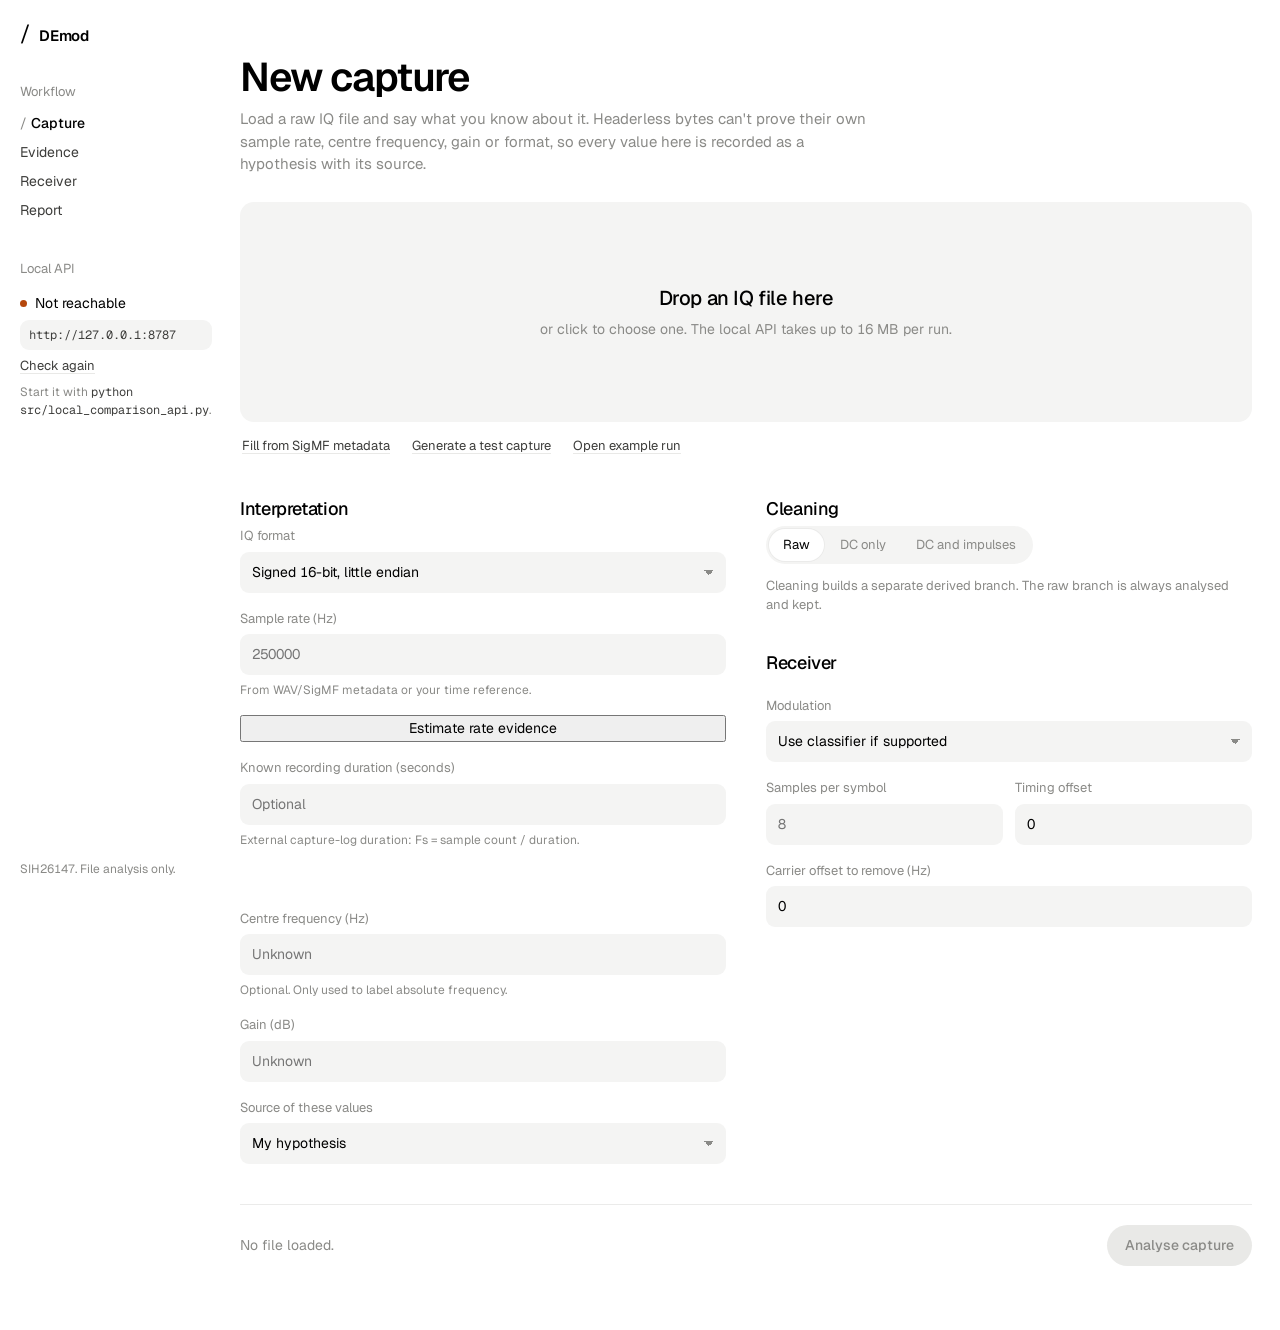
==== commit 4eaacfb1: "Add research-backed rate evidence and capture-level modulation checks" ====
--- a/web/index.html
+++ b/web/index.html
@@ -41,7 +41,7 @@
         </header>
 
         <label class="drop" id="drop" for="file-input">
-          <input id="file-input" type="file" accept=".iq,.cs16,.cu8,.cs8,.cf32,.sigmf-data,.bin,.raw,.dat">
+          <input id="file-input" type="file" accept=".iq,.wav,.cs16,.cu8,.cs8,.cf32,.sigmf-data,.bin,.raw,.dat">
           <span class="drop-body">
             <strong id="drop-title">Drop an IQ file here</strong>
             <span id="drop-detail">or click to choose one. The local API takes up to 16 MB per run.</span>
@@ -66,13 +66,17 @@
                 <option value="f32be">Float 32, big endian</option>
               </select>
             </label>
-            <label class="field"><span>Sample rate (Hz)</span><input id="p-rate" inputmode="decimal" placeholder="250000"><small>Required. Sets every time and frequency axis.</small></label>
+            <label class="field"><span>Sample rate (Hz)</span><input id="p-rate" inputmode="decimal" placeholder="250000"><small>From WAV/SigMF metadata or your time reference.</small></label>
+            <button type="button" id="estimate-rates">Estimate rate evidence</button>
+            <label class="field"><span>Known recording duration (seconds)</span><input id="p-duration" inputmode="decimal" placeholder="Optional"><small>External capture-log duration: Fs = sample count / duration.</small></label>
+            <p id="rate-evidence" aria-live="polite"></p>
             <label class="field"><span>Centre frequency (Hz)</span><input id="p-centre" inputmode="decimal" placeholder="Unknown"><small>Optional. Only used to label absolute frequency.</small></label>
             <label class="field"><span>Gain (dB)</span><input id="p-gain" inputmode="decimal" placeholder="Unknown"></label>
             <label class="field"><span>Source of these values</span>
               <select id="p-source">
                 <option value="analyst_hypothesis">My hypothesis</option>
                 <option value="sigmf_metadata">SigMF sidecar</option>
+                <option value="wav_header">WAV header</option>
                 <option value="capture_log">Capture log or operator note</option>
               </select>
             </label>
@@ -176,6 +180,7 @@
     </main>
   </div>
   <div class="tip" id="tip" hidden></div>
+  <script src="plots.js"></script>
   <script src="app.js"></script>
 </body>
 </html>
--- a/web/styles.css
+++ b/web/styles.css
@@ -11,6 +11,15 @@
   --warn: #b5470b;
   --warn-soft: #fbeee6;
   --ok: #1f7a3d;
+  --plot-bg: #ffffff;
+  --plot-frame: #8f8f8c;
+  --plot-grid: #b4b4b0;
+  --plot-text: #3d3d3b;
+  --plot-span: #dcdfff;
+  --trace-0: #0000ff;
+  --trace-1: #e00000;
+  --trace-2: #008a00;
+  --trace-3: #000000;
   --radius: 14px;
   --radius-s: 9px;
   --sans: "Geist", ui-sans-serif, system-ui, -apple-system, "Segoe UI", Roboto, sans-serif;
@@ -31,6 +40,15 @@
     --warn: #f08a4b;
     --warn-soft: #2a1608;
     --ok: #5cc98a;
+    --plot-bg: #050505;
+    --plot-frame: #5c5c59;
+    --plot-grid: #3a3a37;
+    --plot-text: #b5b5b2;
+    --plot-span: #1b2050;
+    --trace-0: #6f86ff;
+    --trace-1: #ff5c5c;
+    --trace-2: #4fd07d;
+    --trace-3: #e6e6e3;
     color-scheme: dark;
   }
 }
@@ -159,8 +177,24 @@
 .filters button:hover { color: var(--ink); }
 .filters button[aria-selected="true"] { background: var(--surface); color: var(--ink); }
 
-/* Feed */
-.feed { display: flex; gap: 18px; align-items: flex-start; }
+/* Feed: instruments grid on top, masonry of data tiles below */
+.feed { display: block; }
+.instruments { display: grid; grid-template-columns: repeat(2, minmax(0, 1fr)); gap: 24px 18px; margin-bottom: 26px; }
+.instrument.wide { grid-column: 1 / -1; }
+.masonry { display: flex; gap: 18px; align-items: flex-start; }
+.scope { padding: 10px 12px 12px; }
+.plot { display: block; width: 100%; cursor: crosshair; touch-action: none; user-select: none; }
+.scope-bar { display: flex; justify-content: space-between; align-items: center; gap: 10px 16px; flex-wrap: wrap; padding: 8px 4px 0 58px; }
+.legend { display: flex; flex-wrap: wrap; gap: 4px 14px; }
+.lg { display: inline-flex; align-items: center; gap: 7px; border: 0; background: none; padding: 2px 0; font-size: 12px; color: var(--ink-2); cursor: pointer; }
+.lg i { display: inline-block; width: 16px; height: 2px; border-radius: 1px; }
+.lg[aria-pressed="false"] { color: var(--muted); text-decoration: line-through; }
+.lg[aria-pressed="false"] i { opacity: .3; }
+.scope-ctl { display: flex; align-items: center; gap: 10px; font-size: 12px; }
+.scope-ctl .muted { font-size: 12px; }
+.mini { display: inline-flex; align-items: center; gap: 6px; color: var(--muted); }
+.mini select { border: 0; background: var(--bg); border-radius: 6px; padding: 3px 6px; font-size: 12px; color: var(--ink); }
+.scope-note { margin: 6px 4px 0 58px; font-size: 11.5px; line-height: 1.5; color: var(--muted); max-width: 90ch; }
 .col { flex: 1; min-width: 0; display: flex; flex-direction: column; gap: 22px; }
 .tile { min-width: 0; }
 .tile[hidden] { display: none; }
@@ -199,7 +233,9 @@
 .cmp th { font-weight: 400; color: var(--muted); text-align: right; padding: 0 0 8px; }
 .cmp th:first-child, .cmp td:first-child { text-align: left; }
 .cmp td { padding: 8px 0; border-top: 1px solid var(--surface-2); text-align: right; vertical-align: top; }
+.cmp td + td, .cmp th + th { padding-left: 16px; white-space: nowrap; }
 .cmp td .flag { margin-top: 4px; }
+.cmp td:first-child { white-space: normal; }
 .chips { display: flex; flex-wrap: wrap; gap: 6px; margin-top: 10px; }
 .timeline { position: relative; height: 34px; border-radius: 8px; background: var(--surface-2); overflow: hidden; margin: 6px 0 10px; }
 .timeline i { position: absolute; top: 0; bottom: 0; background: var(--signal); border-radius: 3px; }
@@ -247,6 +283,8 @@
   .main { padding: 0 16px 48px; }
   .page-head h1 { font-size: 32px; }
   .form-grid { grid-template-columns: 1fr; gap: 32px; }
+  .instruments { grid-template-columns: 1fr; }
+  .scope-bar, .scope-note { padding-left: 0; margin-left: 4px; }
   .rx-row { grid-template-columns: 1fr 1fr; }
   .rx-row .button { grid-column: 1 / -1; }
   .report { grid-template-columns: 1fr; }
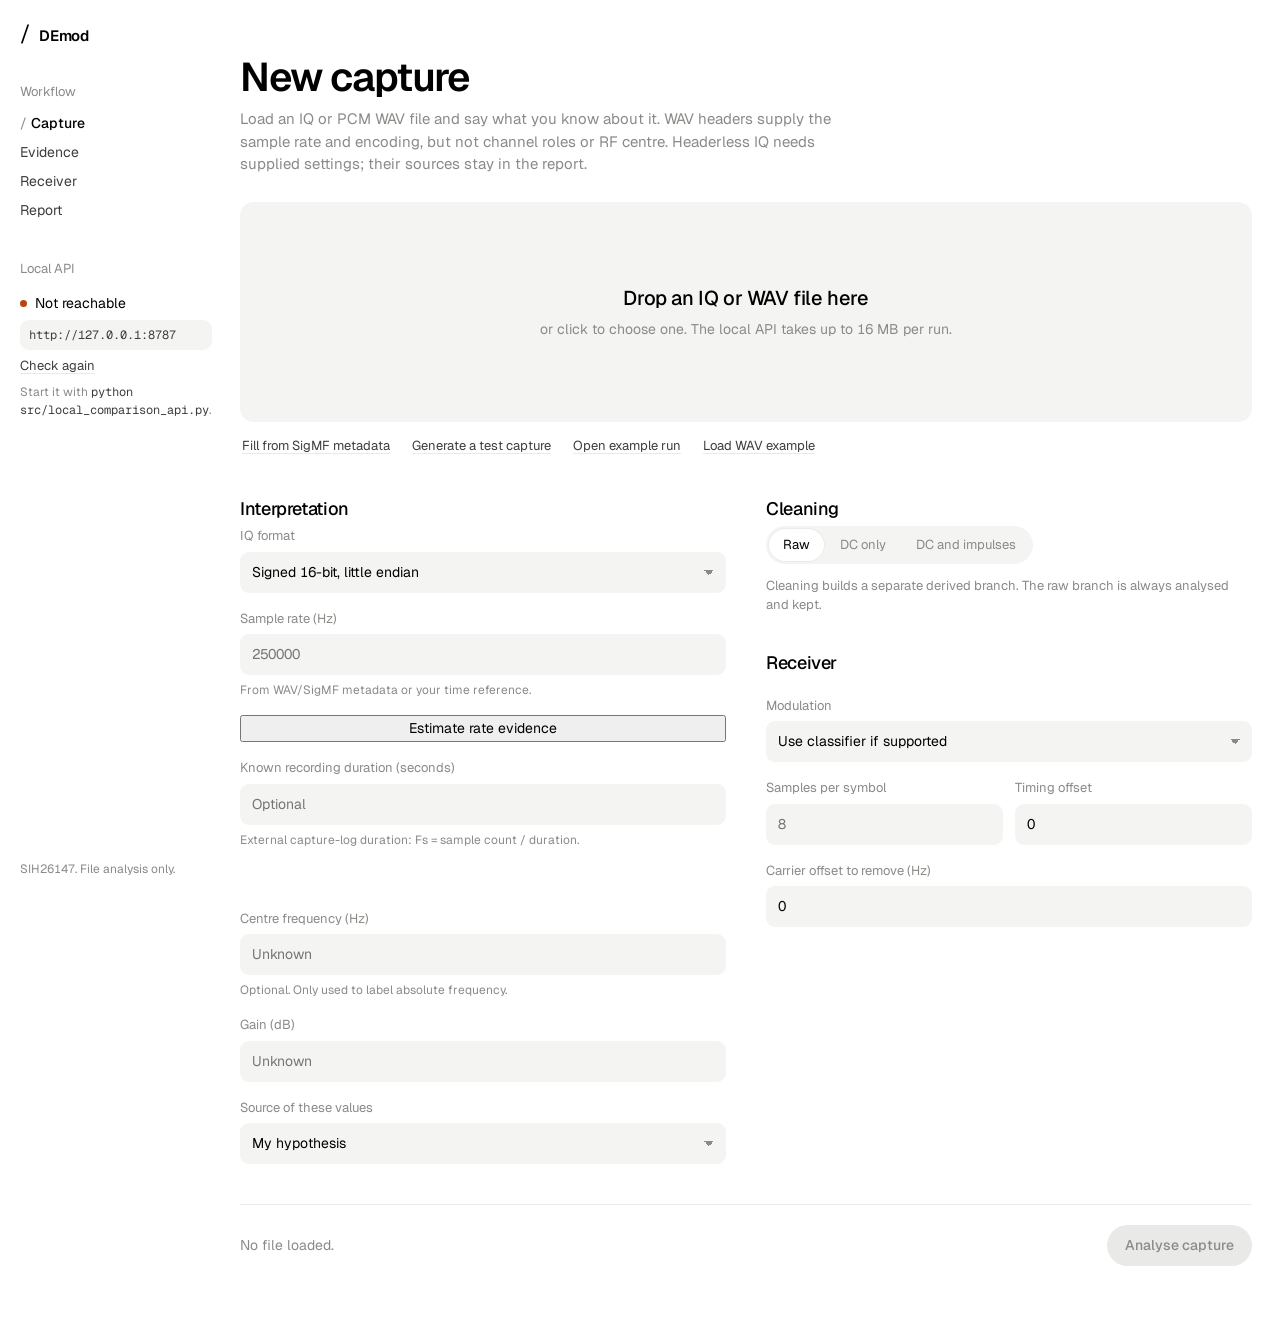
==== commit 784b3d59: "Connect PCM WAV inputs with explicit waveform roles and provenance" ====
--- a/web/index.html
+++ b/web/index.html
@@ -37,13 +37,13 @@
       <section class="view" id="view-capture" aria-labelledby="capture-title">
         <header class="page-head">
           <h1 id="capture-title">New capture</h1>
-          <p>Load a raw IQ file and say what you know about it. Headerless bytes can't prove their own sample rate, centre frequency, gain or format, so every value here is recorded as a hypothesis with its source.</p>
+          <p>Load an IQ or PCM WAV file and say what you know about it. WAV headers supply the sample rate and encoding, but not channel roles or RF centre. Headerless IQ needs supplied settings; their sources stay in the report.</p>
         </header>
 
         <label class="drop" id="drop" for="file-input">
           <input id="file-input" type="file" accept=".iq,.wav,.cs16,.cu8,.cs8,.cf32,.sigmf-data,.bin,.raw,.dat">
           <span class="drop-body">
-            <strong id="drop-title">Drop an IQ file here</strong>
+            <strong id="drop-title">Drop an IQ or WAV file here</strong>
             <span id="drop-detail">or click to choose one. The local API takes up to 16 MB per run.</span>
           </span>
         </label>
@@ -51,6 +51,7 @@
           <label class="text-button" tabindex="0" id="sigmf-label">Fill from SigMF metadata<input id="sigmf-input" type="file" accept=".sigmf-meta,.json" hidden></label>
           <button class="text-button" type="button" id="make-test">Generate a test capture</button>
           <button class="text-button" type="button" id="open-example">Open example run</button>
+          <button class="text-button" type="button" id="open-wav-example">Load WAV example</button>
         </div>
 
         <div class="form-grid">
@@ -70,6 +71,12 @@
             <button type="button" id="estimate-rates">Estimate rate evidence</button>
             <label class="field"><span>Known recording duration (seconds)</span><input id="p-duration" inputmode="decimal" placeholder="Optional"><small>External capture-log duration: Fs = sample count / duration.</small></label>
             <p id="rate-evidence" aria-live="polite"></p>
+            <div id="wav-options" hidden>
+              <label class="field"><span>WAV waveform interpretation</span><select id="p-wav-role"><option value="unspecified">Choose waveform type</option><option value="stereo_iq">Stereo: channel 1 = I, channel 2 = Q</option><option value="stereo_qi">Stereo: channel 1 = Q, channel 2 = I</option><option value="real_if">Mono RF/IF waveform → analytic I/Q</option><option value="audio">Already-demodulated audio → audio overview</option></select></label>
+              <label class="field"><span>Recorded IF centre (Hz)</span><input id="p-if-centre" inputmode="decimal" value="0"><small>Optional frequency translation after conversion; zero keeps the recorded band.</small></label>
+              <p id="wav-header-info" aria-live="polite"></p>
+              <audio id="wav-player" controls preload="metadata"></audio>
+            </div>
             <label class="field"><span>Centre frequency (Hz)</span><input id="p-centre" inputmode="decimal" placeholder="Unknown"><small>Optional. Only used to label absolute frequency.</small></label>
             <label class="field"><span>Gain (dB)</span><input id="p-gain" inputmode="decimal" placeholder="Unknown"></label>
             <label class="field"><span>Source of these values</span>
@@ -158,6 +165,7 @@
           <label class="field"><span>Timing offset</span><input data-bind="p-timing" inputmode="numeric"></label>
           <label class="field"><span>Carrier offset (Hz)</span><input data-bind="p-cfo" inputmode="decimal"></label>
           <button class="button" id="run-demod" type="button" disabled>Run demodulation</button>
+          <button class="button" id="run-auto-demod" type="button">Run AMC-guided receiver</button>
         </div>
         <div class="hints" id="rx-hints"></div>
         <p class="error" id="rx-error" role="alert" hidden></p>
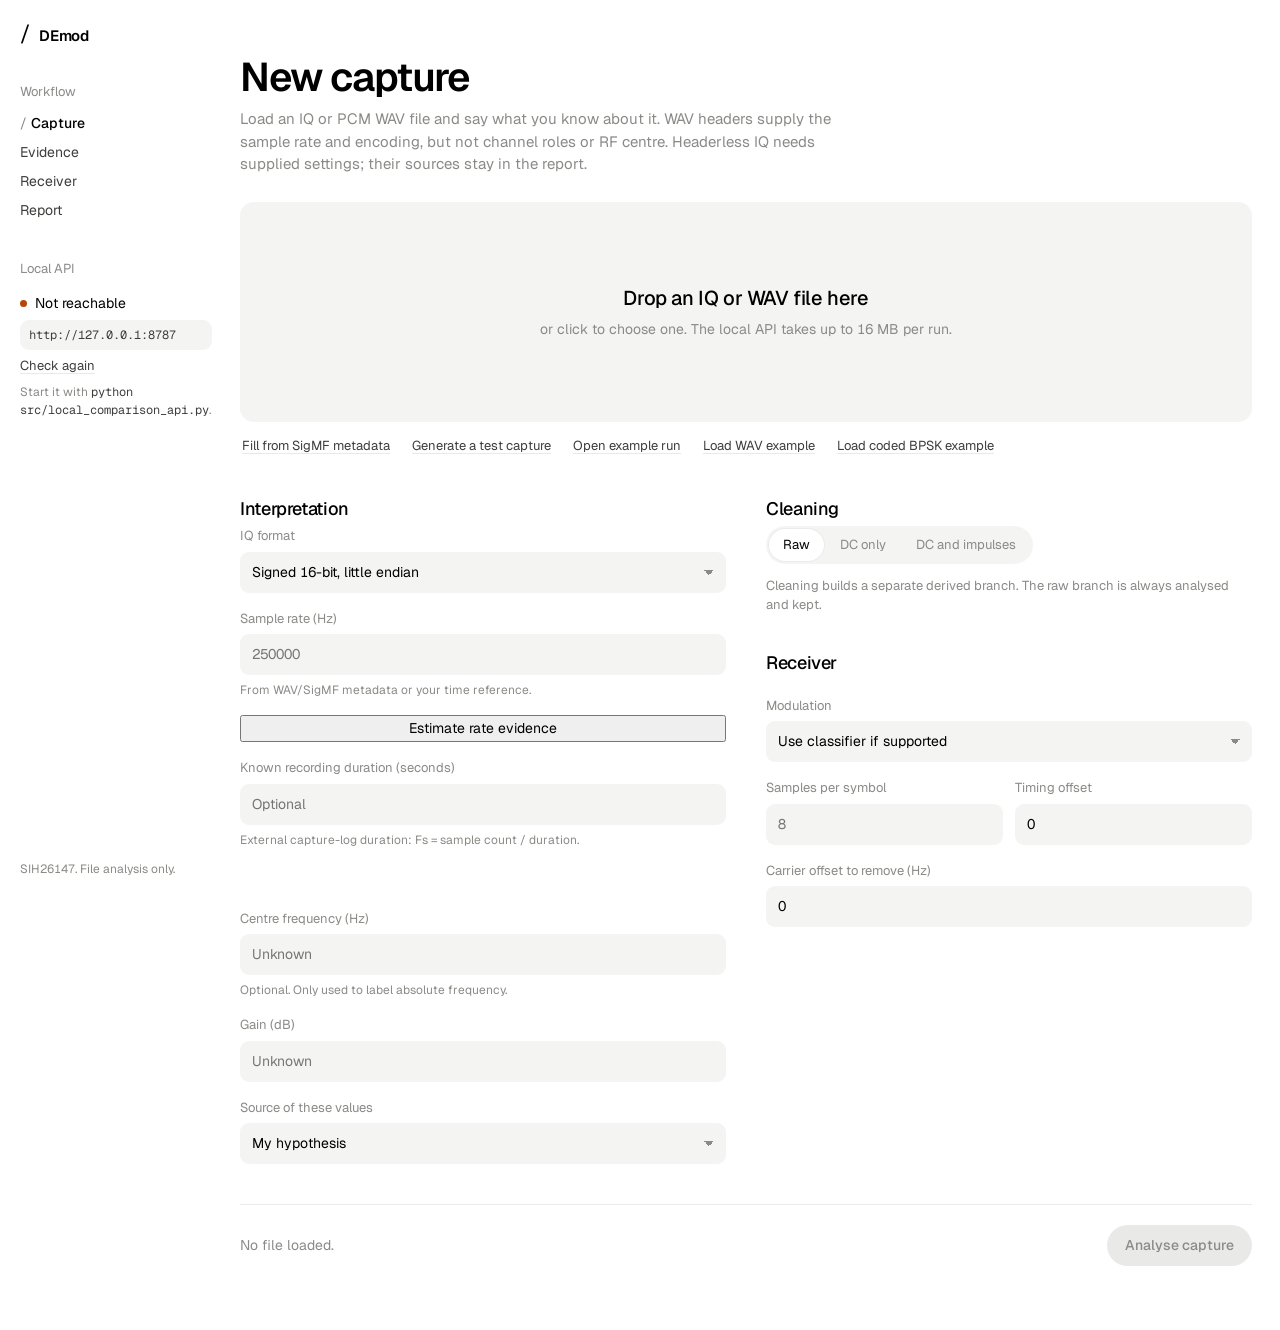
==== commit fc674b19: "Add provenance-first experimental FEC and interleaver identification" ====
--- a/web/index.html
+++ b/web/index.html
@@ -52,6 +52,7 @@
           <button class="text-button" type="button" id="make-test">Generate a test capture</button>
           <button class="text-button" type="button" id="open-example">Open example run</button>
           <button class="text-button" type="button" id="open-wav-example">Load WAV example</button>
+          <button class="text-button" type="button" id="open-fec-example">Load coded BPSK example</button>
         </div>
 
         <div class="form-grid">
@@ -167,6 +168,7 @@
           <button class="button" id="run-demod" type="button" disabled>Run demodulation</button>
           <button class="button" id="run-auto-demod" type="button">Run AMC-guided receiver</button>
         </div>
+        <label class="field"><span>FEC/interleaver frame offset (bits)</span><input id="fec-frame-offset" inputmode="numeric" value="0"><small>Experimental known-candidate search. Supply the 420-bit interleaver frame start relative to receiver bits; no arbitrary frame recovery or decryption.</small></label>
         <div class="hints" id="rx-hints"></div>
         <p class="error" id="rx-error" role="alert" hidden></p>
         <div class="feed" id="rx-feed"></div>
